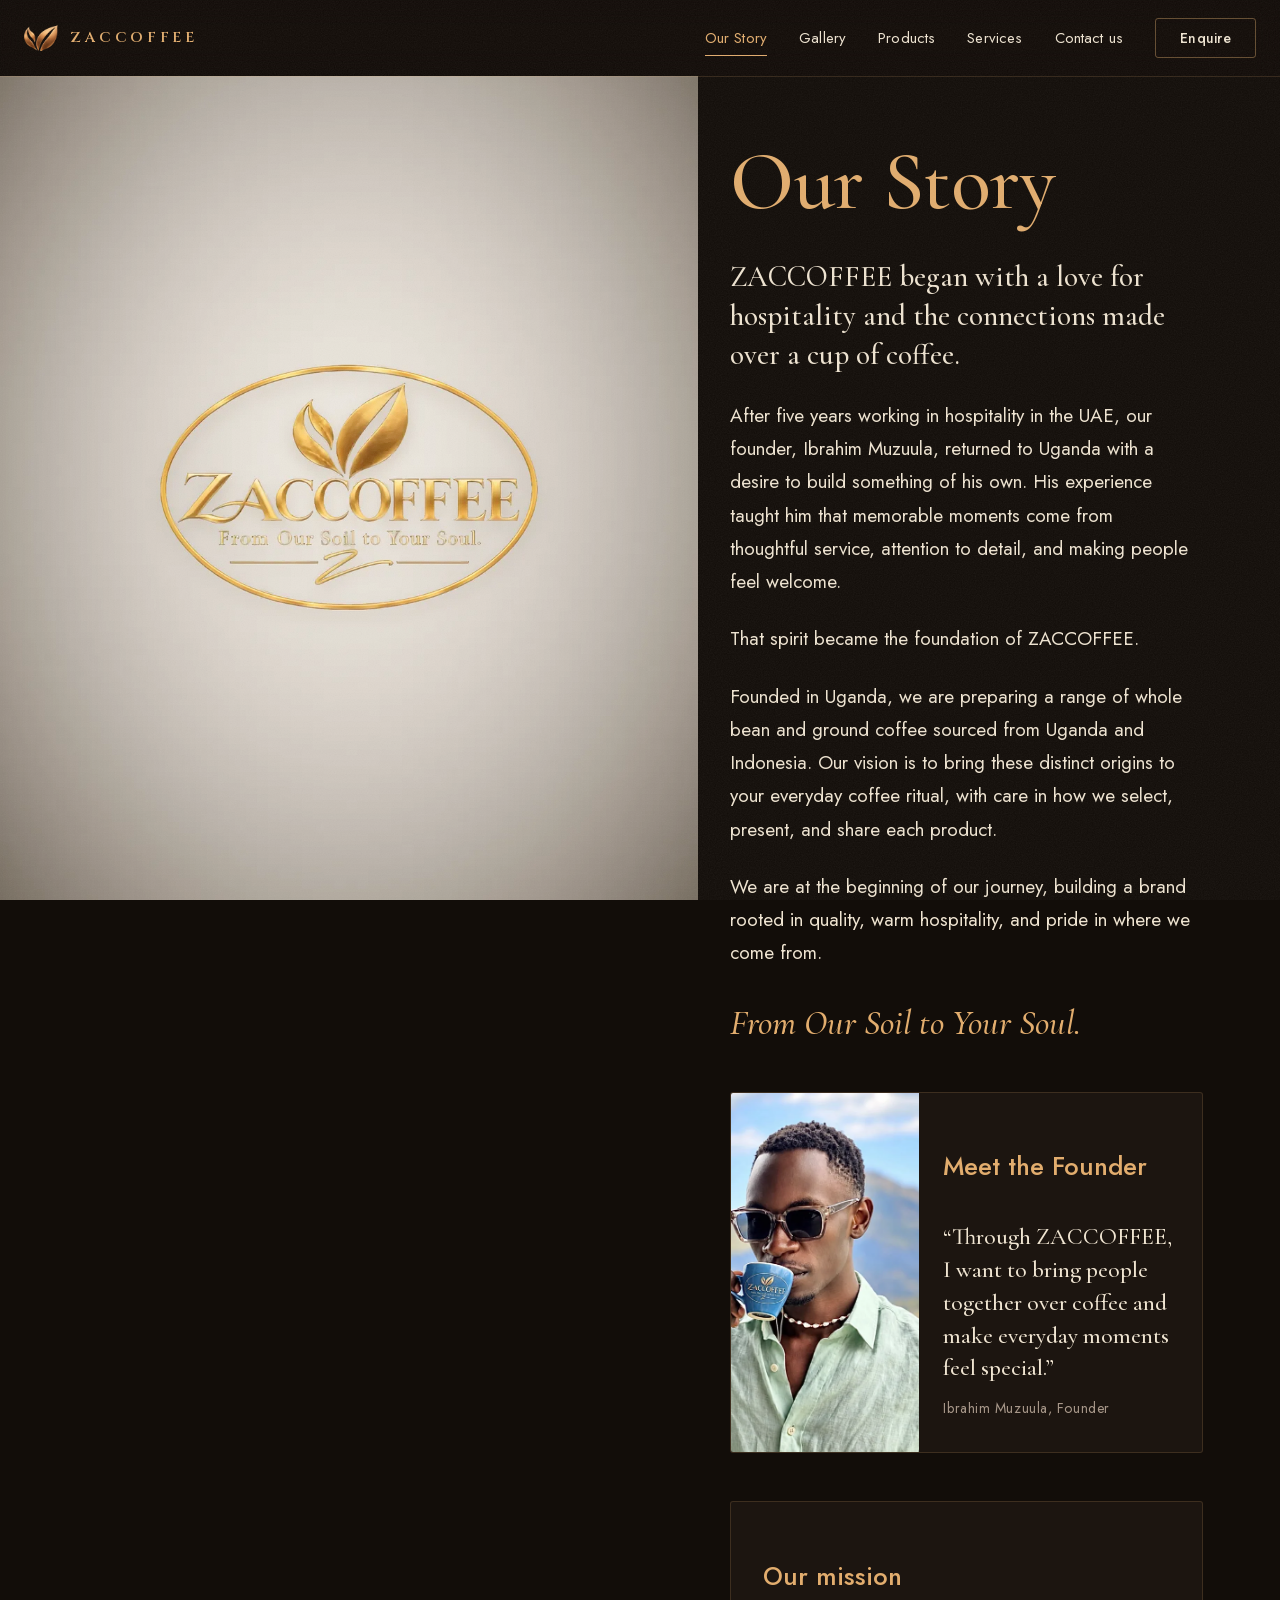
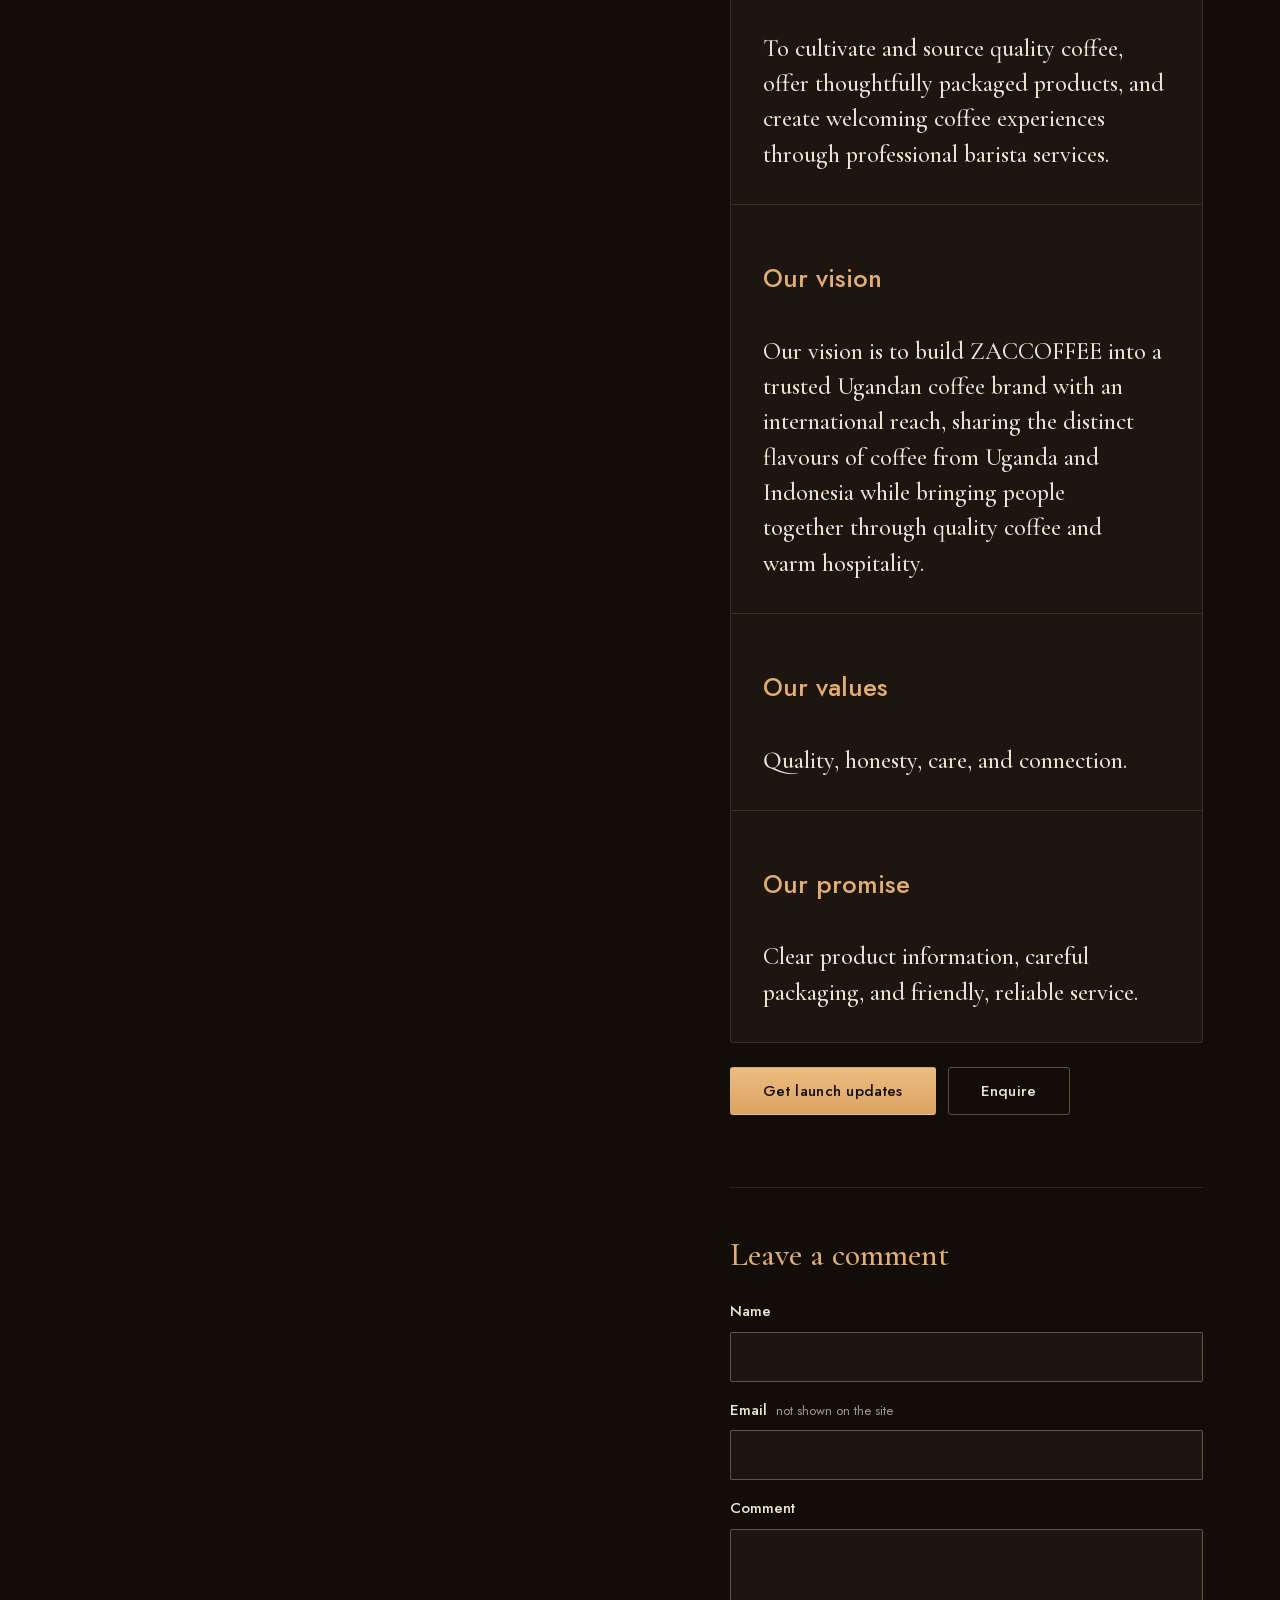
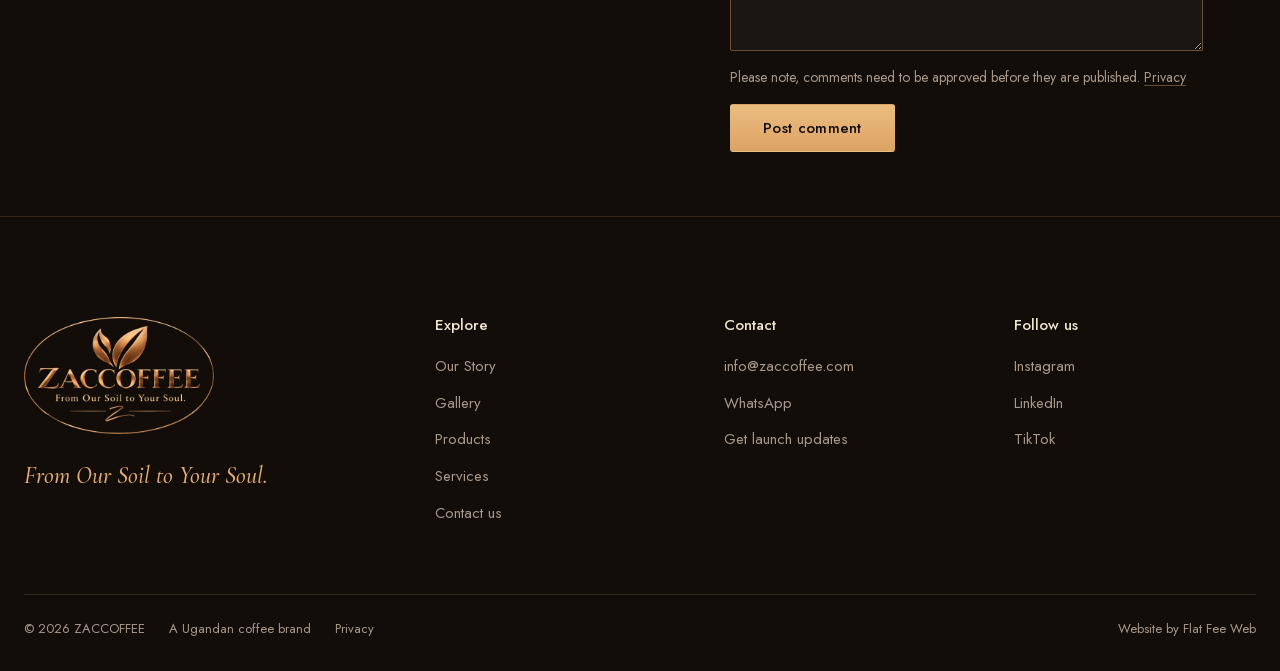
==== about/index.html @ fc370b03 "Preview 2026-11-03 17:18" ====
<!doctype html>
<html lang="en" data-static>
<head>
  <meta charset="utf-8">
  <meta name="robots" content="noindex">
  <meta name="viewport" content="width=device-width, initial-scale=1, viewport-fit=cover">
  <script>document.documentElement.classList.add("js");</script>
  <title>Our Story — ZACCOFFEE</title>
  <meta name="description" content="ZACCOFFEE began with a love for hospitality and the connections made over a cup of coffee.">
  <meta name="theme-color" content="#120d09">
  <link rel="icon" type="image/png" sizes="32x32" href="../assets/img/favicon-32.png">
  <link rel="icon" type="image/png" sizes="48x48" href="../assets/img/favicon-48.png">
  <link rel="apple-touch-icon" href="../assets/img/apple-touch-icon.png">
  <link rel="preload" href="../assets/fonts/cormorant-garamond-normal-latin.woff2" as="font" type="font/woff2" crossorigin>
  <link rel="preload" href="../assets/fonts/jost-normal-latin.woff2" as="font" type="font/woff2" crossorigin>
  <link rel="preload" href="../assets/fonts/cinzel-latin.woff2" as="font" type="font/woff2" crossorigin>
  <link rel="stylesheet" href="../assets/css/main.css?v=20261103c">
  <meta property="og:type" content="website">
  <meta property="og:site_name" content="ZACCOFFEE">
  <meta property="og:title" content="Our Story — ZACCOFFEE">
  <meta property="og:description" content="ZACCOFFEE began with a love for hospitality and the connections made over a cup of coffee.">
  <meta property="og:image" content="https://fer-fer-code.github.io/zaccoffee/assets/img/og-image.jpg">
  <meta property="og:image:width" content="1200">
  <meta property="og:image:height" content="630">
  <meta name="twitter:card" content="summary_large_image">
  <script src="../assets/js/site.js?v=20261103c" defer></script>
</head>
<body class="page">
  <header class="site-head site-head--solid">
    <a class="site-head__brand" href="../#start"><img src="../assets/img/logo-mark.webp" width="192" height="192" alt="">ZACCOFFEE</a>
    <nav class="site-head__nav" aria-label="Main">
      <a href="../about/" aria-current="page">Our Story</a>
      <a href="../gallery/">Gallery</a>
      <a href="../products/">Products</a>
      <a href="../services/">Services</a>
      <a href="../contact/">Contact us</a>
    </nav>
    <a class="btn btn--line btn--small site-head__cta" href="mailto:info@zaccoffee.com?subject=Enquiry">Enquire</a>
    <button class="site-head__menu" type="button" aria-haspopup="dialog" aria-controls="menu" aria-expanded="false"><svg viewBox="0 0 24 24" fill="none" stroke="currentColor" stroke-width="1.5" stroke-linecap="round" aria-hidden="true"><path d="M3 9h18M3 15h18"/></svg>Menu</button>
  </header>

  <dialog class="menu" id="menu" aria-label="Menu">
    <div class="menu__top">
      <a class="site-head__brand" href="../#start"><img src="../assets/img/logo-mark.webp" width="192" height="192" alt="">ZACCOFFEE</a>
      <button class="btn btn--ghost btn--small menu__close" type="button"><svg viewBox="0 0 24 24" fill="none" stroke="currentColor" stroke-width="1.5" stroke-linecap="round" aria-hidden="true"><path d="M6 6l12 12M18 6L6 18"/></svg>Close</button>
    </div>
    <nav class="menu__nav" aria-label="Main">
      <ul>
        <li><a href="../about/" aria-current="page">Our Story</a></li>
        <li><a href="../gallery/">Gallery</a></li>
        <li><a href="../products/">Products</a></li>
        <li><a href="../services/">Services</a></li>
        <li><a href="../contact/">Contact us</a></li>
      </ul>
    </nav>
    <div class="menu__foot">
      <a class="btn btn--gold" href="mailto:info@zaccoffee.com?subject=Enquiry">Enquire</a>
      <a href="mailto:info@zaccoffee.com">info@zaccoffee.com</a>
      <a href="https://wa.me/256759964454" target="_blank" rel="noopener">WhatsApp</a>
      <div class="menu__social"><a href="https://www.instagram.com/zaccoffee.ltd/" target="_blank" rel="noopener">Instagram</a><a href="https://www.linkedin.com/company/zaccoffee/" target="_blank" rel="noopener">LinkedIn</a><a href="https://www.tiktok.com/@zaccoffee.ltd" target="_blank" rel="noopener">TikTok</a></div>
    </div>
  </dialog>
  <main class="split">
    <div class="split__media split__media--flat" aria-hidden="true">
      <img class="still" src="../assets/img/photos/logo-panel-md.webp?v=2" srcset="../assets/img/photos/logo-panel-sm.webp?v=2 600w, ../assets/img/photos/logo-panel-md.webp?v=2 1000w, ../assets/img/photos/logo-panel-lg.webp?v=2 1600w" sizes="(min-width: 900px) and (min-aspect-ratio: 1/1) 55vw, 100vw" width="1000" height="1250" alt="" decoding="async">
    </div>
    <section class="page-body">
      <h1 class="page-title">Our Story</h1>
      <p class="opening">ZACCOFFEE began with a love for hospitality and the connections made over a cup of coffee.</p>
      <p class="lead">After five years working in hospitality in the UAE, our founder, Ibrahim Muzuula, returned to Uganda with a desire to build something of his own. His experience taught him that memorable moments come from thoughtful service, attention to detail, and making people feel welcome.</p>
      <p class="lead">That spirit became the foundation of ZACCOFFEE.</p>
      <p class="lead">Founded in Uganda, we are preparing a range of whole bean and ground coffee sourced from Uganda and Indonesia. Our vision is to bring these distinct origins to your everyday coffee ritual, with care in how we select, present, and share each product.</p>
      <p class="lead">We are at the beginning of our journey, building a brand rooted in quality, warm hospitality, and pride in where we come from.</p>
      <p class="slogan">From Our Soil to Your Soul.</p>
      <section class="founder" aria-labelledby="founder-title">
        <div class="founder__inner">
          <img class="founder__photo" src="../assets/img/photos/founder-md.webp" srcset="../assets/img/photos/founder-sm.webp 600w, ../assets/img/photos/founder-lg.webp 964w" sizes="(min-width: 900px) and (min-aspect-ratio: 1/1) 230px, 100vw" width="964" height="1280" alt="Ibrahim Muzuula, the founder of ZACCOFFEE, drinking from a ZACCOFFEE cup" decoding="async" loading="lazy">
          <div class="founder__body">
            <h2 class="eyebrow" id="founder-title">Meet the Founder</h2>
            <blockquote class="founder__quote"><p>Through ZACCOFFEE, I want to bring people together over coffee and make everyday moments feel special.</p></blockquote>
            <p class="founder__name">Ibrahim Muzuula, Founder</p>
          </div>
        </div>
      </section>
      <div class="principles">
        <div class="principle">
          <h2 class="eyebrow">Our mission</h2>
          <p class="principle__text">To cultivate and source quality coffee, offer thoughtfully packaged products, and create welcoming coffee experiences through professional barista services.</p>
        </div>
        <div class="principle">
          <h2 class="eyebrow">Our vision</h2>
          <p class="principle__text">Our vision is to build ZACCOFFEE into a trusted Ugandan coffee brand with an international reach, sharing the distinct flavours of coffee from Uganda and Indonesia while bringing people together through quality coffee and warm hospitality.</p>
        </div>
        <div class="principle">
          <h2 class="eyebrow">Our values</h2>
          <p class="principle__text">Quality, honesty, care, and connection.</p>
        </div>
        <div class="principle">
          <h2 class="eyebrow">Our promise</h2>
          <p class="principle__text">Clear product information, careful packaging, and friendly, reliable service.</p>
        </div>
      </div>
      <div class="actions">
        <a class="btn btn--gold" href="../updates/" data-signup>Get launch updates</a>
        <a class="btn btn--line" href="mailto:info@zaccoffee.com?subject=Enquiry">Enquire</a>
      </div>
      <section class="comments" id="comments" aria-labelledby="comment-title">
        <h2 class="comments__title" id="comment-title">Leave a comment</h2>
        <form class="form comment-form" action="./#comments" method="post" data-form>
          <label class="form__field"><span class="form__label">Name</span>
            <input type="text" name="name" autocomplete="name" maxlength="80" required></label>
          <label class="form__field"><span class="form__label">Email <span class="form__optional">not shown on the site</span></span>
            <input type="email" name="email" autocomplete="email" maxlength="120" required></label>
          <label class="form__field"><span class="form__label">Comment</span>
            <textarea name="comment" rows="4" maxlength="2000" required></textarea></label>
          <div class="form__trap" aria-hidden="true"><label>Website <input type="text" name="website" tabindex="-1" autocomplete="off"></label></div>
          <input type="hidden" name="token" value="1793697527.2d9781151d6c8947ebdfedb5a44b9a1f8b1458b81bf0079fa656267d5443ef7a">
          <p class="form__note">Please note, comments need to be approved before they are published. <a href="../privacy/">Privacy</a></p>
          <button class="btn btn--gold" type="submit">Post comment</button>
          <p class="form__status" role="status" aria-live="polite"></p>
        </form>
      </section>
    </section>
  </main>

  <footer class="site-foot">
    <div class="container site-foot__top">
      <div>
        <a class="site-foot__logo" href="../#start"><img src="../assets/img/logo-gold-520.webp" width="520" height="320" alt="ZACCOFFEE — home"></a>
        <p class="slogan">From Our Soil to Your Soul.</p>
      </div>
      <nav aria-labelledby="foot-explore">
        <h2 id="foot-explore">Explore</h2>
        <ul>
          <li><a href="../about/">Our Story</a></li>
          <li><a href="../gallery/">Gallery</a></li>
          <li><a href="../products/">Products</a></li>
          <li><a href="../services/">Services</a></li>
          <li><a href="../contact/">Contact us</a></li>
        </ul>
      </nav>
      <div>
        <h2>Contact</h2>
        <ul>
          <li><a href="mailto:info@zaccoffee.com">info@zaccoffee.com</a></li>
          <li><a href="https://wa.me/256759964454" target="_blank" rel="noopener">WhatsApp</a></li>
          <li><a href="../updates/" data-signup>Get launch updates</a></li>
        </ul>
      </div>
      <div>
        <h2>Follow us</h2>
        <ul>
          <li><a href="https://www.instagram.com/zaccoffee.ltd/" target="_blank" rel="noopener">Instagram</a></li>
          <li><a href="https://www.linkedin.com/company/zaccoffee/" target="_blank" rel="noopener">LinkedIn</a></li>
          <li><a href="https://www.tiktok.com/@zaccoffee.ltd" target="_blank" rel="noopener">TikTok</a></li>
        </ul>
      </div>
    </div>
    <div class="container site-foot__bottom">
      <span>© 2026 ZACCOFFEE</span>
      <span>A Ugandan coffee brand</span>
      <a class="site-foot__legal" href="../privacy/">Privacy</a>
      <a class="site-foot__maker" href="https://flatfeeweb.com/" target="_blank" rel="noopener nofollow">Website by Flat Fee Web</a>
    </div>
  </footer>

  <dialog class="signup-dialog" id="signup" aria-labelledby="signup-title">
    <button class="btn btn--ghost btn--small signup-dialog__close" type="button"><svg viewBox="0 0 24 24" fill="none" stroke="currentColor" stroke-width="1.5" stroke-linecap="round" aria-hidden="true"><path d="M6 6l12 12M18 6L6 18"/></svg>Close</button>
    <h2 class="signup-dialog__title" id="signup-title">Get launch updates</h2>
    <p class="signup-dialog__lead">Be the first to know when ZACCOFFEE launches.</p>
    <form class="form signup-form" action="../updates/" method="post" data-form>
          <label class="form__field"><span class="form__label">Email address</span>
            <input type="email" name="email" autocomplete="email" maxlength="120" required></label>
          <label class="form__field"><span class="form__label">First name <span class="form__optional">optional</span></span>
            <input type="text" name="first_name" autocomplete="given-name" maxlength="60"></label>
          <div class="form__trap" aria-hidden="true"><label>Website <input type="text" name="website" tabindex="-1" autocomplete="off"></label></div>
          <input type="hidden" name="token" value="1793697527.2d9781151d6c8947ebdfedb5a44b9a1f8b1458b81bf0079fa656267d5443ef7a">
          <button class="btn btn--gold" type="submit">Notify me</button>
          <p class="form__note">We’ll only use your email to tell you about the launch. <a href="../privacy/">Privacy</a></p>
          <p class="form__status" role="status" aria-live="polite"></p>
        </form>
  </dialog>
</body>
</html>
---- assets/css/main.css ----
/* ZACCOFFEE — main stylesheet
 *
 * One dark world from the first frame to the footer: espresso ground, crema text, the gold of the logo.
 * The page never switches between light and dark; photos and the film dissolve into the ground instead.
 * Type: Cormorant Garamond (upright, headings), Jost (text and controls). Italic only for the slogan,
 * Cinzel only for the ZACCOFFEE wordmark. */

@font-face {
  font-family: "Cormorant Garamond";
  src: url("../fonts/cormorant-garamond-normal-latin.woff2") format("woff2");
  font-weight: 500 600;
  font-style: normal;
  font-display: block;
  unicode-range: U+0000-00FF, U+0131, U+0152-0153, U+02BB-02BC, U+02C6, U+02DA, U+02DC, U+0304, U+0308, U+0329, U+2000-206F, U+20AC, U+2122, U+2191, U+2193, U+2212, U+2215, U+FEFF, U+FFFD;
}

@font-face {
  font-family: "Cormorant Garamond";
  src: url("../fonts/cormorant-garamond-italic-latin.woff2") format("woff2");
  font-weight: 500 600;
  font-style: italic;
  font-display: block;
  unicode-range: U+0000-00FF, U+0131, U+0152-0153, U+02BB-02BC, U+02C6, U+02DA, U+02DC, U+0304, U+0308, U+0329, U+2000-206F, U+20AC, U+2122, U+2191, U+2193, U+2212, U+2215, U+FEFF, U+FFFD;
}

@font-face {
  font-family: "Jost";
  src: url("../fonts/jost-normal-latin.woff2") format("woff2");
  font-weight: 400 500;
  font-style: normal;
  font-display: swap;
  unicode-range: U+0000-00FF, U+0131, U+0152-0153, U+02BB-02BC, U+02C6, U+02DA, U+02DC, U+0304, U+0308, U+0329, U+2000-206F, U+20AC, U+2122, U+2191, U+2193, U+2212, U+2215, U+FEFF, U+FFFD;
}

@font-face {
  font-family: "Cinzel";
  src: url("../fonts/cinzel-latin.woff2") format("woff2");
  font-weight: 400 600;
  font-style: normal;
  font-display: block;
  unicode-range: U+0000-00FF, U+0131, U+0152-0153, U+02BB-02BC, U+02C6, U+02DA, U+02DC, U+0304, U+0308, U+0329, U+2000-206F, U+20AC, U+2122, U+2191, U+2193, U+2212, U+2215, U+FEFF, U+FFFD;
}

:root {
  --espresso: #120d09; /* the ground of every page: the dark brown behind the logo */
  --roast: #1c1510;    /* raised surfaces */
  --crema: #efe4d1;    /* text */
  --husk: #a8988a;     /* quiet text */
  --gold: #e2ad6e;     /* headings, accents: from the logo */
  --cognac: #b06e3c;   /* lines, small accents */
  --line: rgba(226, 173, 110, 0.16);
  --line-strong: rgba(226, 173, 110, 0.4);

  --serif: "Cormorant Garamond", "Cormorant", Garamond, "Times New Roman", serif;
  --sans: "Jost", "Futura", "Avenir Next", "Segoe UI", system-ui, sans-serif;
  --wordmark: "Cinzel", "Trajan Pro", Georgia, serif;

  --ease: cubic-bezier(0.22, 1, 0.36, 1);
  --head-h: 76px;
  --page: 1240px;
  --gutter: 24px;

  --s-1: 4px;
  --s-2: 8px;
  --s-3: 12px;
  --s-4: 16px;
  --s-5: 24px;
  --s-6: 32px;
  --s-7: 48px;
  --s-8: 64px;
  --s-9: 96px;
  --s-10: 128px;
}

@media (max-width: 1119px) {
  :root {
    --head-h: 64px;
  }
}

@media (max-width: 560px) {
  :root {
    --gutter: 20px;
  }
}

*,
*::before,
*::after {
  box-sizing: border-box;
}

html {
  -webkit-text-size-adjust: 100%;
  text-size-adjust: 100%;
  scroll-behavior: smooth;
  scroll-padding-top: var(--head-h);
  background: var(--espresso);
}

/* the ground is one flat colour, so the film and the photos can fade into it without a seam */
body {
  margin: 0;
  min-height: 100vh;
  min-height: 100svh;
  background: var(--espresso);
  color: var(--crema);
  font-family: var(--sans);
  font-size: 17px;
  font-weight: 400;
  line-height: 1.65;
  font-synthesis: none;
  -webkit-font-smoothing: antialiased;
  -moz-osx-font-smoothing: grayscale;
}

/* one film grain over the whole site, so photos, film and ground read as one material */
body::after {
  content: "";
  position: fixed;
  inset: 0;
  z-index: 50;
  pointer-events: none;
  opacity: 0.07;
  background: url("data:image/svg+xml,%3Csvg xmlns='http://www.w3.org/2000/svg' width='220' height='220'%3E%3Cfilter id='g'%3E%3CfeTurbulence type='fractalNoise' baseFrequency='.85' numOctaves='2' stitchTiles='stitch'/%3E%3CfeColorMatrix type='saturate' values='0'/%3E%3C/filter%3E%3Crect width='100%25' height='100%25' filter='url(%23g)'/%3E%3C/svg%3E");
}

img,
video {
  display: block;
  max-width: 100%;
}

[hidden] {
  display: none !important;
}

a {
  color: inherit;
}

::selection {
  background: rgba(226, 173, 110, 0.35);
  color: var(--crema);
}

:focus-visible {
  outline: 2px solid var(--gold);
  outline-offset: 4px;
}

.menu-open {
  overflow: hidden;
}

.container {
  width: min(var(--page), 100% - 2 * var(--gutter));
  margin-inline: auto;
}

/* ------------------------------------------------------------------ */
/* Type                                                                */
/* ------------------------------------------------------------------ */

.display,
.page-title,
.section-title {
  margin: 0;
  color: var(--gold);
  font-family: var(--serif);
  font-weight: 500;
  letter-spacing: -0.005em;
  text-wrap: balance;
}

.display {
  font-size: clamp(42px, 3.4vw + 22px, 76px);
  line-height: 1.06;
}

.page-title {
  font-size: clamp(52px, 4.6vw + 24px, 96px);
  line-height: 1.02;
}

.section-title {
  font-size: clamp(34px, 1.8vw + 22px, 52px);
  line-height: 1.1;
}

/* the slogan is the one place for italic */
.slogan {
  margin: 0;
  color: var(--gold);
  font-family: var(--serif);
  font-style: italic;
  font-weight: 500;
  font-size: clamp(28px, 1.2vw + 20px, 38px);
  line-height: 1.2;
}

.lead {
  max-width: 34em;
  margin: 0;
  color: var(--crema);
  font-size: clamp(17px, 0.3vw + 16px, 19px);
  line-height: 1.75;
  text-wrap: pretty;
}

.quiet {
  color: var(--husk);
}

/* ------------------------------------------------------------------ */
/* Buttons                                                             */
/* ------------------------------------------------------------------ */

.btn {
  display: inline-flex;
  align-items: center;
  justify-content: center;
  gap: var(--s-2);
  min-height: 48px;
  padding: 0 var(--s-6);
  border: 1px solid transparent;
  border-radius: 3px;
  font-family: var(--sans);
  font-size: 15px;
  font-weight: 500;
  line-height: 1;
  letter-spacing: 0.02em;
  text-decoration: none;
  white-space: nowrap;
  cursor: pointer;
  transition: background-color 0.25s ease, border-color 0.25s ease, color 0.25s ease, filter 0.25s ease;
}

.btn svg {
  width: 18px;
  height: 18px;
  flex: none;
}

.btn--gold {
  background: linear-gradient(180deg, #ecbd80 0%, #dba363 100%);
  color: var(--espresso);
}

.btn--gold:hover {
  filter: brightness(1.07);
}

.btn--line {
  border-color: var(--line-strong);
  background: transparent;
  color: var(--crema);
}

.btn--line:hover {
  border-color: var(--gold);
  color: var(--gold);
}

/* over the film (dark on the light start screen: .start__film) */
.btn--ghost {
  border-color: rgba(239, 228, 209, 0.32);
  background: rgba(18, 13, 9, 0.35);
  -webkit-backdrop-filter: blur(8px);
  backdrop-filter: blur(8px);
  color: var(--crema);
}

.btn--ghost:hover {
  border-color: var(--crema);
  background: rgba(18, 13, 9, 0.55);
}

.btn--small {
  min-height: 40px;
  padding: 0 var(--s-5);
  font-size: 14px;
}

.btn--icon {
  width: 48px;
  padding: 0;
}

.actions {
  display: flex;
  flex-wrap: wrap;
  gap: var(--s-3);
}

/* on phones every button runs the full width of the text column: one straight edge on both sides, on any phone */
@media (max-width: 560px) {
  .actions {
    flex-direction: column;
    align-items: stretch;
    width: 100%;
  }

  .form button[type="submit"] {
    width: 100%;
  }
}

/* ------------------------------------------------------------------ */
/* Header (every page)                                                 */
/* ------------------------------------------------------------------ */

.site-head {
  position: fixed;
  inset: 0 0 auto;
  z-index: 20;
  display: flex;
  align-items: center;
  gap: var(--s-6);
  height: var(--head-h);
  padding: 0 max(var(--gutter), env(safe-area-inset-right)) 0 max(var(--gutter), env(safe-area-inset-left));
  color: var(--crema);
  transition: background-color 0.45s ease, box-shadow 0.45s ease;
}

.site-head--over:not(.is-solid) {
  text-shadow: 0 1px 14px rgba(0, 0, 0, 0.55);
}

/* over the film the brand stays hidden: the big logo is right there */
.site-head--over:not(.is-solid) .site-head__brand {
  opacity: 0;
  pointer-events: none;
}

.site-head.is-solid,
.site-head--solid {
  background: rgba(18, 13, 9, 0.84);
  -webkit-backdrop-filter: blur(14px) saturate(1.2);
  backdrop-filter: blur(14px) saturate(1.2);
  box-shadow: 0 1px 0 var(--line);
}

.site-head__brand {
  display: inline-flex;
  align-items: center;
  min-height: 44px;
  gap: var(--s-3);
  margin-right: auto;
  color: var(--gold);
  font-family: var(--wordmark);
  font-size: 15px;
  font-weight: 600;
  letter-spacing: 0.24em;
  text-decoration: none;
  white-space: nowrap;
  transition: opacity 0.45s ease;
}

.site-head__brand img {
  width: 34px;
  height: 34px;
}

.site-head__nav {
  display: flex;
  gap: var(--s-6);
}

.site-head__nav a {
  position: relative;
  padding: var(--s-2) 0;
  font-size: 15px;
  font-weight: 400;
  letter-spacing: 0.01em;
  text-decoration: none;
  white-space: nowrap;
  transition: color 0.25s ease;
}

.site-head__nav a::after {
  content: "";
  position: absolute;
  left: 0;
  right: 0;
  bottom: 2px;
  height: 1px;
  background: var(--gold);
  transform: scaleX(0);
  transform-origin: left;
  transition: transform 0.35s var(--ease);
}

.site-head__nav a:hover,
.site-head__nav a[aria-current="page"] {
  color: var(--gold);
}

.site-head__nav a:hover::after,
.site-head__nav a[aria-current="page"]::after {
  transform: scaleX(1);
}

.site-head__menu {
  display: none;
  align-items: center;
  gap: var(--s-2);
  min-height: 44px;
  padding: 0;
  border: 0;
  background: none;
  color: inherit;
  font-family: var(--sans);
  font-size: 15px;
  font-weight: 500;
  cursor: pointer;
}

.site-head__menu svg {
  width: 22px;
  height: 22px;
}

/* the full menu needs ~1100 px; below that the menu button takes over */
@media (max-width: 1119px) {
  .site-head__nav,
  .site-head__cta {
    display: none;
  }

  .site-head__menu {
    display: inline-flex;
  }

  .site-head__brand {
    font-size: 13px;
  }

  .site-head__brand img {
    width: 30px;
    height: 30px;
  }
}

/* ------------------------------------------------------------------ */
/* Menu (narrow screens)                                               */
/* ------------------------------------------------------------------ */

.menu {
  width: 100vw;
  height: 100vh;
  height: 100dvh;
  max-width: none;
  max-height: none;
  margin: 0;
  padding: 0;
  border: 0;
  background:
    radial-gradient(90% 60% at 80% 20%, rgba(176, 110, 60, 0.22), transparent 70%),
    var(--espresso);
  color: var(--crema);
}

.menu[open] {
  display: flex;
  flex-direction: column;
  animation: fade 0.35s ease both;
}

.menu::backdrop {
  background: var(--espresso);
}

.menu__top {
  display: flex;
  align-items: center;
  justify-content: space-between;
  height: var(--head-h);
  padding: 0 var(--gutter);
}

.menu__nav {
  flex: 1;
  display: flex;
  align-items: center;
  padding: var(--s-5) var(--gutter);
}

.menu__nav ul {
  width: 100%;
  margin: 0;
  padding: 0;
  list-style: none;
}

.menu__nav a {
  display: block;
  padding: var(--s-2) 0;
  color: var(--crema);
  font-family: var(--serif);
  font-size: clamp(36px, 9vw, 52px);
  font-weight: 500;
  line-height: 1.15;
  text-decoration: none;
}

.menu__nav a:hover,
.menu__nav a[aria-current="page"] {
  color: var(--gold);
}

.menu__foot {
  display: grid;
  gap: var(--s-1);                /* the links are 44 px tall themselves */
  padding: var(--s-5) var(--gutter) max(var(--s-6), env(safe-area-inset-bottom));
  color: var(--husk);
  font-size: 15px;
}

.menu__foot a {
  text-decoration: none;
}

.menu__foot a:not(.btn) {
  display: inline-flex;
  align-items: center;
  min-height: 44px;
}

.menu__foot .btn {
  width: 100%;
  margin-bottom: var(--s-2);
}

.menu__social {
  display: flex;
  flex-wrap: wrap;
  gap: var(--s-2) var(--s-5);
}

/* ------------------------------------------------------------------ */
/* Intro: the client's film, full screen, over the start screen       */
/* ------------------------------------------------------------------ */

.intro {
  display: none;
  position: fixed;
  inset: 0;
  z-index: 60;
  container-type: size;
  overflow: hidden;
  background: var(--espresso);
  color: var(--crema);
}

/* set before the first paint by the script in <head>; no page scrolling while the film plays */
.intro-on {
  overflow: hidden;
}

.intro-on .intro {
  display: block;
}

.intro.is-leaving {
  opacity: 0;
  pointer-events: none;
  transition: opacity 0.9s ease;
}

/* The film is never cropped (its logo fills almost the whole frame): the largest box of its shape that fits —
   16:9, or 9:16 for the portrait cut phones get — its edges melting into the dark around it. */
.intro__frame {
  position: absolute;
  top: 50%;
  left: 50%;
  width: 100%;
  aspect-ratio: 16 / 9;
  transform: translate(-50%, -50%);
  -webkit-mask-image: linear-gradient(to bottom, transparent 0, #000 4%, #000 96%, transparent 100%);
  mask-image: linear-gradient(to bottom, transparent 0, #000 4%, #000 96%, transparent 100%);
}

.intro[data-shape="tall"] .intro__frame {
  aspect-ratio: 9 / 16;
}

@supports (width: 1cqh) {
  .intro__frame {
    width: min(100cqw, 100cqh * 16 / 9);
  }

  .intro[data-shape="tall"] .intro__frame {
    width: min(100cqw, 100cqh * 9 / 16);
  }

  /* wider than the film: dark at the sides instead of top and bottom */
  @container (min-aspect-ratio: 16 / 9) {
    .intro__frame {
      -webkit-mask-image: linear-gradient(to right, transparent 0, #000 7%, #000 93%, transparent 100%);
      mask-image: linear-gradient(to right, transparent 0, #000 7%, #000 93%, transparent 100%);
    }
  }

  @container (min-aspect-ratio: 9 / 16) {
    .intro[data-shape="tall"] .intro__frame {
      -webkit-mask-image: linear-gradient(to right, transparent 0, #000 7%, #000 93%, transparent 100%);
      mask-image: linear-gradient(to right, transparent 0, #000 7%, #000 93%, transparent 100%);
    }
  }
}

/* the frame has the file's shape, so the picture fills it exactly */
.intro__film {
  display: block;
  width: 100%;
  height: 100%;
  max-width: none;
  object-fit: fill;
}

.intro__ui {
  position: absolute;
  left: 0;
  right: 0;
  bottom: 0;
  display: flex;
  align-items: center;
  justify-content: space-between;
  gap: var(--s-3);
  padding:
    0
    max(var(--gutter), env(safe-area-inset-right))
    max(var(--s-5), env(safe-area-inset-bottom))
    max(var(--gutter), env(safe-area-inset-left));
}

.intro__sound .icon-on,
.intro__sound.is-on .icon-off {
  display: none;
}

.intro__sound.is-on .icon-on {
  display: block;
}

.intro__skip svg {
  margin-right: -4px;
}

/* a thin gold line along the bottom edge: how much of the film is left */
.intro__bar {
  position: absolute;
  left: 0;
  right: 0;
  bottom: 0;
  height: 2px;
  background: rgba(226, 173, 110, 0.15);
}

.intro__bar span {
  display: block;
  height: 100%;
  background: linear-gradient(90deg, var(--cognac), var(--gold));
  transform: scaleX(0);
  transform-origin: left center;
}

.visually-hidden {
  position: absolute !important;
  width: 1px;
  height: 1px;
  margin: -1px;
  padding: 0;
  overflow: hidden;
  clip: rect(0 0 0 0);
  white-space: nowrap;
  border: 0;
}

/* ------------------------------------------------------------------ */
/* Home: the client's start screen — the gold logo and its menu         */
/* ------------------------------------------------------------------ */

/* the light grey of the client's picture all round, also where the page bounces past its ends; no film grain on it */
html:has(> body.home) {
  background: #fafafa;
}

.home {
  background: #fafafa;
  color: var(--espresso);
}

.home::after {
  content: none;
}

/* One screen, nothing to scroll: the picture (the last frame of the client's logo video) as large as fits, never
   cropped, its edges melting into the same grey around it — the grey of its sides, top to bottom
   (tools/build_intro_menu.sh prints the stops). */
.start {
  position: relative;
  height: 100vh;
  height: 100dvh;
  container-type: size;
  overflow: hidden;
  background: linear-gradient(#ececec 3%, #f6f6f6 30%, #fafafa 55%, #fefefe 97%);
}

.start__frame {
  position: absolute;
  top: 50%;
  left: 50%;
  width: 100%;
  aspect-ratio: 16 / 9;
  transform: translate(-50%, -50%);
  -webkit-mask-image: linear-gradient(to bottom, transparent 0, #000 4%, #000 96%, transparent 100%);
  mask-image: linear-gradient(to bottom, transparent 0, #000 4%, #000 96%, transparent 100%);
}

.start__picture {
  display: block;
  width: 100%;
  height: 100%;
  max-width: none;
}

/* phones held upright get the portrait picture (the <picture> in the page picks it the same way) */
@media (orientation: portrait) {
  .start {
    background: linear-gradient(#f9f9f9 3%, #fdfdfd 30%, #fefefe 97%);
  }

  .start__frame {
    aspect-ratio: 9 / 16;
  }
}

@supports (width: 1cqh) {
  .start__frame {
    width: min(100cqw, 100cqh * 16 / 9);
  }

  /* wider than the picture: grey at the sides instead of top and bottom */
  @container (min-aspect-ratio: 16 / 9) {
    .start__frame {
      -webkit-mask-image: linear-gradient(to right, transparent 0, #000 7%, #000 93%, transparent 100%);
      mask-image: linear-gradient(to right, transparent 0, #000 7%, #000 93%, transparent 100%);
    }
  }

  @media (orientation: portrait) {
    .start__frame {
      width: min(100cqw, 100cqh * 9 / 16);
    }

    @container (min-aspect-ratio: 9 / 16) {
      .start__frame {
        -webkit-mask-image: linear-gradient(to right, transparent 0, #000 7%, #000 93%, transparent 100%);
        mask-image: linear-gradient(to right, transparent 0, #000 7%, #000 93%, transparent 100%);
      }
    }
  }
}

/* The menu lines in the picture are links laid over them, where the page puts them (in parts of the picture,
   from tools/build_intro_menu.sh): --l* for the landscape picture, --p* for the portrait one. */
.start__menu {
  margin: 0;
  padding: 0;
  list-style: none;
}

.start__link {
  position: absolute;
  left: calc(var(--lx) * 100%);
  top: calc(var(--ly) * 100%);
  width: calc(var(--lw) * 100%);
  height: calc(var(--lh) * 100%);
  border-radius: 4px;
  -webkit-tap-highlight-color: transparent;
}

@media (orientation: portrait) {
  .start__link {
    left: calc(var(--px) * 100%);
    top: calc(var(--py) * 100%);
    width: calc(var(--pw) * 100%);
    height: calc(var(--ph) * 100%);
  }
}

/* pointing at a menu line, or reaching it with the keyboard: a cognac line draws under it */
.start__link::after {
  content: "";
  position: absolute;
  left: 12%;
  right: 12%;
  bottom: 7%;
  height: clamp(2px, 5%, 4px);
  border-radius: 2px;
  background: linear-gradient(90deg, transparent, var(--cognac) 22%, var(--cognac) 78%, transparent);
  transform: scaleX(0);
  transition: transform 0.35s var(--ease);
}

.start__link:hover::after,
.start__link:focus-visible::after {
  transform: scaleX(1);
}

.start__link:focus-visible {
  outline: 2px solid var(--cognac);
  outline-offset: 2px;
}

/* the film again: a quiet button in the corner, dark on the light grey */
.start__film {
  position: absolute;
  right: max(var(--gutter), env(safe-area-inset-right));
  bottom: max(var(--s-5), env(safe-area-inset-bottom));
  border-color: rgba(18, 13, 9, 0.28);
  background: rgba(255, 255, 255, 0.45);
  color: var(--espresso);
}

.start__film:hover {
  border-color: var(--espresso);
  background: rgba(255, 255, 255, 0.75);
}

.start__film:focus-visible {
  outline-color: var(--cognac);
}

.start__film svg {
  width: 14px;
  height: 14px;
  margin-left: -4px;
}

/* ------------------------------------------------------------------ */
/* Split: photo + content; the photo dissolves into the ground         */
/* ------------------------------------------------------------------ */

.split {
  display: grid;
  grid-template-columns: minmax(0, 1fr);
}

/* the photo has no hard edge on any side: it rises out of the ground and sinks back into it */
.split__media {
  position: relative;
  overflow: hidden;
  height: 46vh;
  height: 46svh;
  min-height: 260px;
  -webkit-mask-image: linear-gradient(to bottom, transparent 0%, #000 16%, #000 58%, transparent 100%);
  mask-image: linear-gradient(to bottom, transparent 0%, #000 16%, #000 58%, transparent 100%);
}

@media (min-width: 900px) and (min-aspect-ratio: 1/1) {
  .split {
    grid-template-columns: minmax(0, 6fr) minmax(0, 5fr);
    min-height: calc(100vh - var(--head-h));
    min-height: calc(100svh - var(--head-h));
  }

  .split__media {
    position: sticky;
    top: var(--head-h);
    height: calc(100vh - var(--head-h));
    height: calc(100svh - var(--head-h));
    -webkit-mask-image:
      linear-gradient(to right, #000 52%, transparent 100%),
      linear-gradient(to bottom, transparent 0%, #000 14%, #000 86%, transparent 100%);
    -webkit-mask-composite: source-in;
    mask-image:
      linear-gradient(to right, #000 52%, transparent 100%),
      linear-gradient(to bottom, transparent 0%, #000 14%, #000 86%, transparent 100%);
    mask-composite: intersect;
  }
}

.still {
  position: absolute;
  inset: 0;
  width: 100%;
  height: 100%;
  max-width: none;
  object-fit: cover;
}

.still {
  animation: still-zoom 26s ease-out both;
}

/* a flat picture (the logo on its ground, which already deepens towards its edges): still, with straight edges */
.split__media.split__media--flat {
  -webkit-mask-image: none;
  mask-image: none;
}

.split__media--flat .still {
  animation: none;
}

@keyframes still-zoom {
  from {
    transform: scale(1);
  }
  to {
    transform: scale(1.1);
  }
}

/* ------------------------------------------------------------------ */
/* Inner pages                                                         */
/* ------------------------------------------------------------------ */

.page {
  padding-top: var(--head-h);
}

.page-body {
  display: grid;
  align-content: center;
  justify-items: start;
  gap: var(--s-5);
  padding: var(--s-7) var(--gutter) var(--s-9);
}

@media (min-width: 900px) and (min-aspect-ratio: 1/1) {
  .page-body {
    padding: var(--s-8) max(var(--gutter), 6vw) var(--s-8) var(--s-6);
  }
}

/* a page with its own text (Our Story) opens with a larger paragraph in the serif of the headings */
.opening {
  max-width: 22em;
  margin: var(--s-2) 0 0;
  color: var(--crema);
  font-family: var(--serif);
  font-size: clamp(24px, 0.8vw + 19px, 31px);
  font-weight: 500;
  line-height: 1.35;
  text-wrap: pretty;
}

/* the slogan as the last line of the text: its signature */
.page-body .slogan {
  margin-top: var(--s-2);
}

/* the vision, values and promise, set apart in one raised panel like the signature block on the home page */
.principles {
  display: grid;
  max-width: 34em;
  margin-top: var(--s-5);
  border: 1px solid var(--line);
  border-radius: 3px;
  background: var(--roast);
}

.principle {
  display: grid;
  gap: var(--s-3);
  padding: var(--s-6);
}

.principle + .principle {
  border-top: 1px solid var(--line);
}

.principle .eyebrow {
  color: var(--gold);
}

.principle__text {
  margin: 0;
  color: var(--crema);
  font-family: var(--serif);
  font-size: clamp(22px, 0.5vw + 18px, 26px);
  font-weight: 500;
  line-height: 1.45;
  text-wrap: pretty;
}

@media (max-width: 560px) {
  .principle {
    padding: var(--s-5);
  }
}

/* Meet the Founder: his photo beside his words in a raised panel (stacked when the panel is narrow) */
.founder {
  container-type: inline-size;
  width: 100%;
  max-width: 34em;
  margin-top: var(--s-5);
  overflow: hidden;
  border: 1px solid var(--line);
  border-radius: 3px;
  background: var(--roast);
}

.founder__inner {
  display: grid;
}


/* square, his face and the cup in view */
.founder__photo {
  display: block;
  width: 100%;
  height: auto;
  aspect-ratio: 1;
  object-fit: cover;
  object-position: 50% 28%;
}

@container (min-width: 460px) {
  .founder__inner {
    grid-template-columns: minmax(0, 2fr) minmax(0, 3fr);
  }

  /* beside the words the photo runs the panel's full height */
  .founder__photo {
    height: 100%;
    aspect-ratio: auto;
  }
}

.founder__body {
  display: grid;
  gap: var(--s-3);
  padding: var(--s-6) var(--s-5);
}

.founder .eyebrow {
  color: var(--gold);
}

.founder__quote {
  margin: 0;
  color: var(--crema);
  font-family: var(--serif);
  font-size: clamp(21px, 0.5vw + 17px, 25px);
  font-weight: 500;
  line-height: 1.4;
}

.founder__quote p {
  margin: 0;
  text-wrap: pretty;
}

.founder__quote p::before {
  content: "\201C";
}

.founder__quote p::after {
  content: "\201D";
}

.founder__name {
  margin: 0;
  color: var(--husk);
  font-size: 14px;
  letter-spacing: 0.04em;
}

/* the Contact page: each way to reach the brand on a line of its own, its name small above it */
.contact-list {
  display: grid;
  width: 100%;
  max-width: 34em;
  margin: var(--s-2) 0 var(--s-3);
}

.contact-list > div {
  display: grid;
  gap: var(--s-1);
  padding: var(--s-4) 0;
  border-top: 1px solid var(--line);
}

.contact-list > div:last-child {
  border-bottom: 1px solid var(--line);
}

.contact-list dd {
  margin: 0;
  color: var(--crema);
  font-family: var(--serif);
  font-size: clamp(24px, 0.6vw + 19px, 30px);
  font-weight: 500;
  line-height: 1.25;
  overflow-wrap: anywhere;
}

.contact-list a {
  display: inline-flex;
  align-items: center;
  min-height: 44px;              /* an easy tap */
  text-decoration: none;
  transition: color 0.2s ease;
}

.contact-list a:hover {
  color: var(--gold);
}

.contact-list__social {
  display: flex;
  flex-wrap: wrap;
  gap: var(--s-2) var(--s-6);
}

.status {
  display: inline-flex;
  align-items: center;
  gap: var(--s-3);
  margin: 0;
  color: var(--gold);
  font-size: 15px;
  font-weight: 500;
}

.status::before {
  content: "";
  width: 7px;
  height: 7px;
  border-radius: 50%;
  background: var(--gold);
  box-shadow: 0 0 0 4px rgba(226, 173, 110, 0.15);
}

/* ------------------------------------------------------------------ */
/* Forms: "Get launch updates" and "Leave a comment"                   */
/* ------------------------------------------------------------------ */

.form {
  display: grid;
  justify-items: start;
  gap: var(--s-4);
  width: 100%;
  max-width: 30em;
}

.form__field {
  display: grid;
  gap: var(--s-2);
  width: 100%;
}

.form__label {
  color: var(--crema);
  font-size: 15px;
  font-weight: 500;
}

.form__optional {
  margin-left: var(--s-1);
  color: var(--husk);
  font-size: 13px;
  font-weight: 400;
}

.form input,
.form textarea {
  width: 100%;
  padding: var(--s-3) var(--s-4);
  border: 1px solid var(--line-strong);
  border-radius: 2px;
  background: rgba(255, 255, 255, 0.04);
  color: var(--crema);
  font: inherit;
  font-size: 16px;               /* 16 px: phones don't zoom in on focus */
  line-height: 1.5;
  transition: border-color 0.2s ease, background-color 0.2s ease;
}

.form textarea {
  min-height: 7.5em;
  resize: vertical;
}

.form input:hover,
.form textarea:hover {
  border-color: var(--gold);
}

.form input:focus-visible,
.form textarea:focus-visible {
  border-color: var(--gold);
  outline: 2px solid var(--gold);
  outline-offset: 1px;
  background: rgba(255, 255, 255, 0.06);
}

/* the field people can't see: bots fill it in, and the send is refused */
.form__trap {
  position: absolute;
  left: -9999px;
  width: 1px;
  height: 1px;
  overflow: hidden;
}

.form__note {
  margin: 0;
  color: var(--husk);
  font-size: 14px;
  line-height: 1.5;
}

.form__note a {
  text-decoration-color: var(--line-strong);
  text-underline-offset: 3px;
}

.form__note a:hover {
  color: var(--gold);
}

.form__status {
  margin: 0;
  font-size: 15px;
  line-height: 1.5;
}

.form__status:empty {
  display: none;
}

.form__status.is-ok {
  color: var(--gold);
}

.form__status.is-error {
  color: #f0a58a;
}

.form.is-sending button[type="submit"] {
  opacity: 0.6;
  pointer-events: none;
}

/* the sign-up window */
.signup-dialog {
  width: min(30rem, 100% - 2 * var(--gutter));
  max-height: calc(100dvh - 2 * var(--gutter));
  padding: var(--s-7) var(--s-6) var(--s-6);
  overflow: auto;
  border: 1px solid var(--line-strong);
  border-radius: 3px;
  background:
    radial-gradient(90% 60% at 80% 0%, rgba(176, 110, 60, 0.18), transparent 70%),
    var(--roast);
  color: var(--crema);
}

.signup-dialog::backdrop {
  background: rgba(10, 7, 5, 0.72);
  -webkit-backdrop-filter: blur(4px);
  backdrop-filter: blur(4px);
}

.signup-dialog__close {
  position: absolute;
  top: var(--s-3);
  right: var(--s-3);
}

.signup-dialog__title {
  margin: 0 0 var(--s-2);
  color: var(--gold);
  font-family: var(--serif);
  font-size: clamp(30px, 1vw + 24px, 38px);
  font-weight: 500;
  line-height: 1.15;
}

.signup-dialog__lead {
  margin: 0 0 var(--s-5);
  color: var(--crema);
  line-height: 1.6;
}

@media (max-width: 560px) {
  .signup-dialog {
    padding: var(--s-7) var(--s-5) var(--s-5);
  }
}

/* comments under Our Story */
.comments {
  display: grid;
  gap: var(--s-5);
  width: 100%;
  max-width: 34em;
  margin-top: var(--s-7);
  padding-top: var(--s-7);
  border-top: 1px solid var(--line);
}

.comments__title {
  margin: 0;
  color: var(--gold);
  font-family: var(--serif);
  font-size: clamp(28px, 0.8vw + 22px, 34px);
  font-weight: 500;
  line-height: 1.2;
}

.comments__list {
  display: grid;
  gap: var(--s-5);
  margin: 0 0 var(--s-4);
  padding: 0;
  list-style: none;
}

.comments__who {
  margin: 0 0 var(--s-1);
  color: var(--crema);
  font-weight: 500;
}

.comments__who span {
  margin-left: var(--s-2);
  color: var(--husk);
  font-size: 13px;
  font-weight: 400;
}

.comments__text {
  margin: 0;
  color: var(--crema);
  line-height: 1.7;
  overflow-wrap: anywhere;
}

/* ------------------------------------------------------------------ */
/* Gallery                                                             */
/* ------------------------------------------------------------------ */

.page-intro {
  display: grid;
  gap: var(--s-4);
  padding: clamp(var(--s-7), 7vw, var(--s-9)) 0 var(--s-7);
}

/* an even grid: every tile the same 4:5 shape, the photo cropped around its subject (the crop is set per photo in
   the admin); the photos don't open or enlarge (asked 02.11) */
.gallery {
  display: grid;
  grid-template-columns: repeat(2, minmax(0, 1fr));
  gap: var(--s-3);
  margin: 0 auto var(--s-9);
  padding: 0;
  list-style: none;
}

@media (min-width: 760px) {
  .gallery {
    grid-template-columns: repeat(3, minmax(0, 1fr));
    gap: var(--s-5);
  }
}

.gallery li {
  overflow: hidden;
  aspect-ratio: 4 / 5;
  border-radius: 3px;
  background: var(--roast);
}

/* two columns and an odd count: the last photo takes the whole row instead of standing alone */
@media (max-width: 759px) {
  .gallery li:last-child:nth-child(odd) {
    grid-column: 1 / -1;
    aspect-ratio: 16 / 9;
  }
}

.gallery img {
  width: 100%;
  height: 100%;
  object-fit: cover;
  object-position: var(--focus, 50% 50%);
}

/* ------------------------------------------------------------------ */
/* Footer (every page)                                                 */
/* ------------------------------------------------------------------ */

.site-foot {
  border-top: 1px solid var(--line);
  color: var(--husk);
  font-size: 15px;
}

.site-foot__top {
  display: grid;
  gap: var(--s-7);
  padding: var(--s-9) 0 var(--s-8);
}

/* tablets: the logo across the top, the three link groups side by side under it */
@media (min-width: 640px) and (max-width: 899px) {
  .site-foot__top {
    grid-template-columns: repeat(3, 1fr);
    gap: var(--s-7) var(--s-5);
    align-items: start;
  }

  .site-foot__top > :first-child {
    grid-column: 1 / -1;
  }
}

@media (min-width: 900px) {
  .site-foot__top {
    grid-template-columns: 1.5fr repeat(3, 1fr);
    align-items: start;
  }
}

.site-foot__logo img {
  width: 190px;
  height: auto;
}

.site-foot .slogan {
  margin-top: var(--s-4);
  font-size: 24px;
}

.site-foot h2 {
  margin: 0 0 var(--s-3);
  color: var(--crema);
  font-family: var(--sans);
  font-size: 15px;
  font-weight: 500;
}

.site-foot ul {
  display: grid;
  gap: var(--s-1);
  margin: 0;
  padding: 0;
  list-style: none;
}

.site-foot a {
  display: inline-block;
  padding: var(--s-1) 0;
  text-decoration: none;
  overflow-wrap: anywhere;
  transition: color 0.2s ease;
}

.site-foot a:hover {
  color: var(--gold);
}

/* fingers: on phones and tablets every footer link is at least 44 px tall */
@media (max-width: 899px) {
  .site-foot ul {
    gap: 0;
  }

  .site-foot ul a {
    display: flex;
    align-items: center;
    min-height: 44px;
    padding: 0;
  }
}

.site-foot__bottom {
  display: flex;
  flex-wrap: wrap;
  align-items: baseline;
  justify-content: space-between;
  gap: var(--s-2) var(--s-5);
  padding: var(--s-5) 0 max(var(--s-6), env(safe-area-inset-bottom));
  border-top: 1px solid var(--line);
  font-size: 13px;
  line-height: 1.6;
}

/* links inside a sentence (the music credit) stay in the line */
.site-foot__bottom a {
  display: inline;
  padding: 0;
  text-decoration: underline;
  text-decoration-color: var(--line-strong);
  text-underline-offset: 3px;
}

/* Privacy next to the copyright; who made the site at the right end of the row; both as quiet as the copyright,
   gold under the pointer */
.site-foot__bottom .site-foot__legal,
.site-foot__bottom .site-foot__maker {
  text-decoration: none;
}

.site-foot__bottom .site-foot__maker {
  margin-left: auto;
}

@media (max-width: 899px) {
  .site-foot__bottom .site-foot__legal,
  .site-foot__bottom .site-foot__maker {
    display: inline-flex;
    align-items: center;
    min-height: 44px;
  }
}

/* phones: the whole footer on one centre line, from the logo down to the copyright */
@media (max-width: 639px) {
  .site-foot__top,
  .site-foot__bottom {
    text-align: center;
  }

  .site-foot ul a {
    display: inline-flex;
  }

  /* one line under the other, an even 44 px apart */
  .site-foot__bottom {
    flex-direction: column;
    align-items: center;
    gap: 0;
  }

  .site-foot__bottom > * {
    display: inline-flex;
    align-items: center;
    min-height: 44px;
  }

  .site-foot__bottom .site-foot__maker {
    margin-left: 0;
  }
}

/* ------------------------------------------------------------------ */
/* Privacy: one column at a comfortable reading width                  */
/* ------------------------------------------------------------------ */

.legal {
  padding: clamp(var(--s-7), 7vw, var(--s-9)) 0 var(--s-9);
}

.legal__body {
  max-width: 44rem;
  margin-inline: auto;
}

.legal .legal__updated {
  margin: var(--s-5) 0 var(--s-7);
  color: var(--husk);
  font-size: 14px;
  line-height: 1.5;
}

.legal h2 {
  margin: var(--s-7) 0 var(--s-3);
  color: var(--gold);
  font-family: var(--serif);
  font-size: clamp(24px, 0.6vw + 20px, 28px);
  font-weight: 500;
  line-height: 1.25;
}

.legal p,
.legal li {
  color: var(--crema);
  font-size: clamp(16px, 0.2vw + 15.5px, 17px);
  line-height: 1.75;
  text-wrap: pretty;
}

.legal p {
  margin: 0 0 var(--s-4);
}

/* the opening paragraph: what the page is about, a little larger */
.legal__updated + p {
  font-family: var(--serif);
  font-size: clamp(20px, 0.5vw + 17px, 23px);
  line-height: 1.5;
}

.legal ul {
  display: grid;
  gap: var(--s-3);
  margin: 0 0 var(--s-4);
  padding: 0;
  list-style: none;
}

.legal li {
  position: relative;
  padding-left: var(--s-5);
}

/* a small gold dot, centred on the first line */
.legal li::before {
  content: "";
  position: absolute;
  top: calc(0.875em - 3px);
  left: 2px;
  width: 6px;
  height: 6px;
  border-radius: 50%;
  background: var(--gold);
}

.legal a {
  color: var(--gold);
  text-decoration-color: var(--line-strong);
  text-underline-offset: 3px;
}

/* ------------------------------------------------------------------ */
/* Not found                                                           */
/* ------------------------------------------------------------------ */

.lost {
  display: grid;
  min-height: calc(100vh - var(--head-h));
  min-height: calc(100svh - var(--head-h));
  align-content: center;
  justify-items: start;
  gap: var(--s-5);
  padding: var(--s-8) 0;
}

/* ------------------------------------------------------------------ */
/* Motion                                                              */
/* ------------------------------------------------------------------ */

/* moving between pages: the header stays put, the rest cross-fades (Chrome, Edge, Safari 18.2+) */
@view-transition {
  navigation: auto;
}

.site-head {
  view-transition-name: site-head;
}

::view-transition-old(root),
::view-transition-new(root) {
  animation-duration: 0.45s;
  animation-timing-function: ease;
}

@keyframes fade {
  from {
    opacity: 0;
  }
  to {
    opacity: 1;
  }
}

/* scrolling down: sections below the first screen rise into place as they come into view (site.js adds .rise
   only to what is off screen when the page opens, and .is-in when it arrives) */
.rise {
  opacity: 0;
  transform: translateY(18px);
  transition:
    opacity 0.7s ease-out,
    transform 0.7s cubic-bezier(0.2, 0.7, 0.2, 1);
}

.rise.is-in {
  opacity: 1;
  transform: none;
}

@media print {
  .rise {
    opacity: 1;
    transform: none;
  }
}

@media (prefers-reduced-motion: reduce) {
  @view-transition {
    navigation: none;
  }

  html {
    scroll-behavior: auto;
  }

  *,
  *::before,
  *::after {
    animation-duration: 1ms !important;
    animation-delay: 0ms !important;
    animation-iteration-count: 1 !important;
    transition-duration: 1ms !important;
    transition-delay: 0ms !important;
  }

  /* photos stay still */
  .still {
    animation: none !important;
  }
}
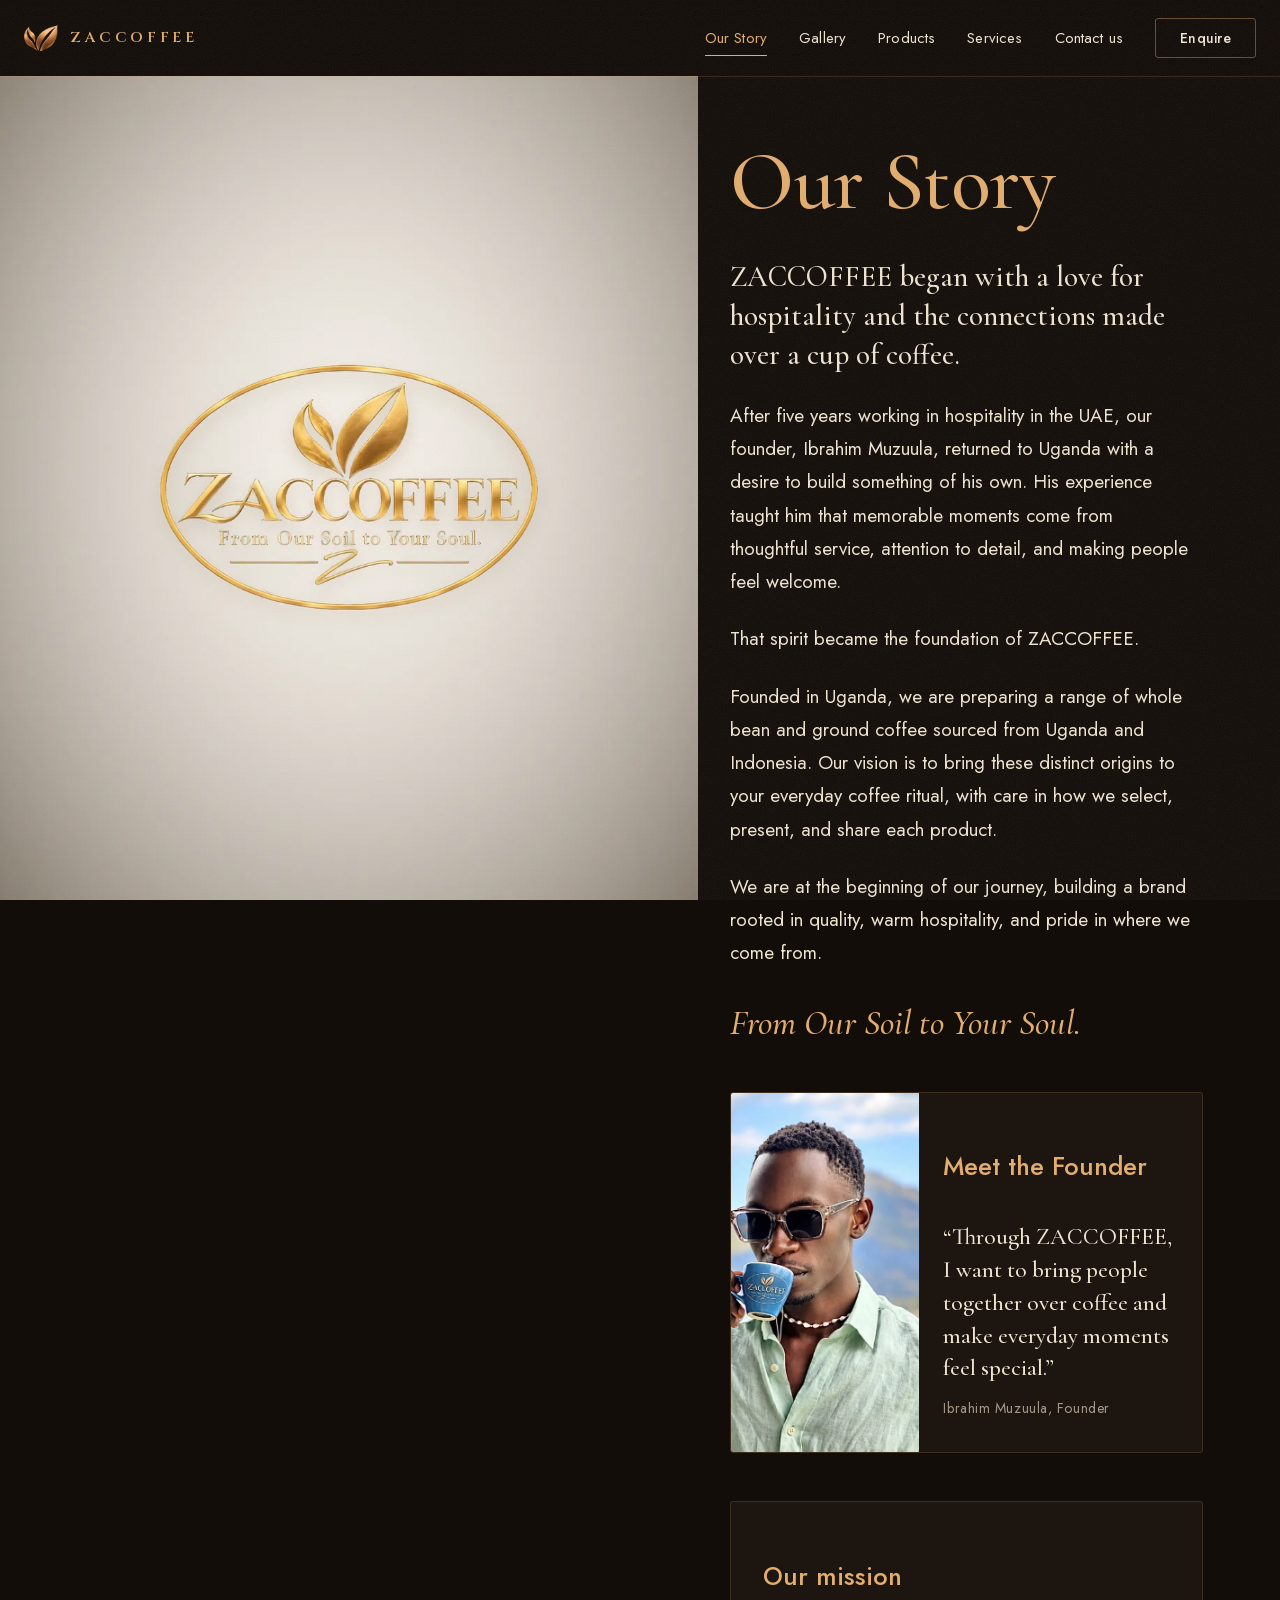
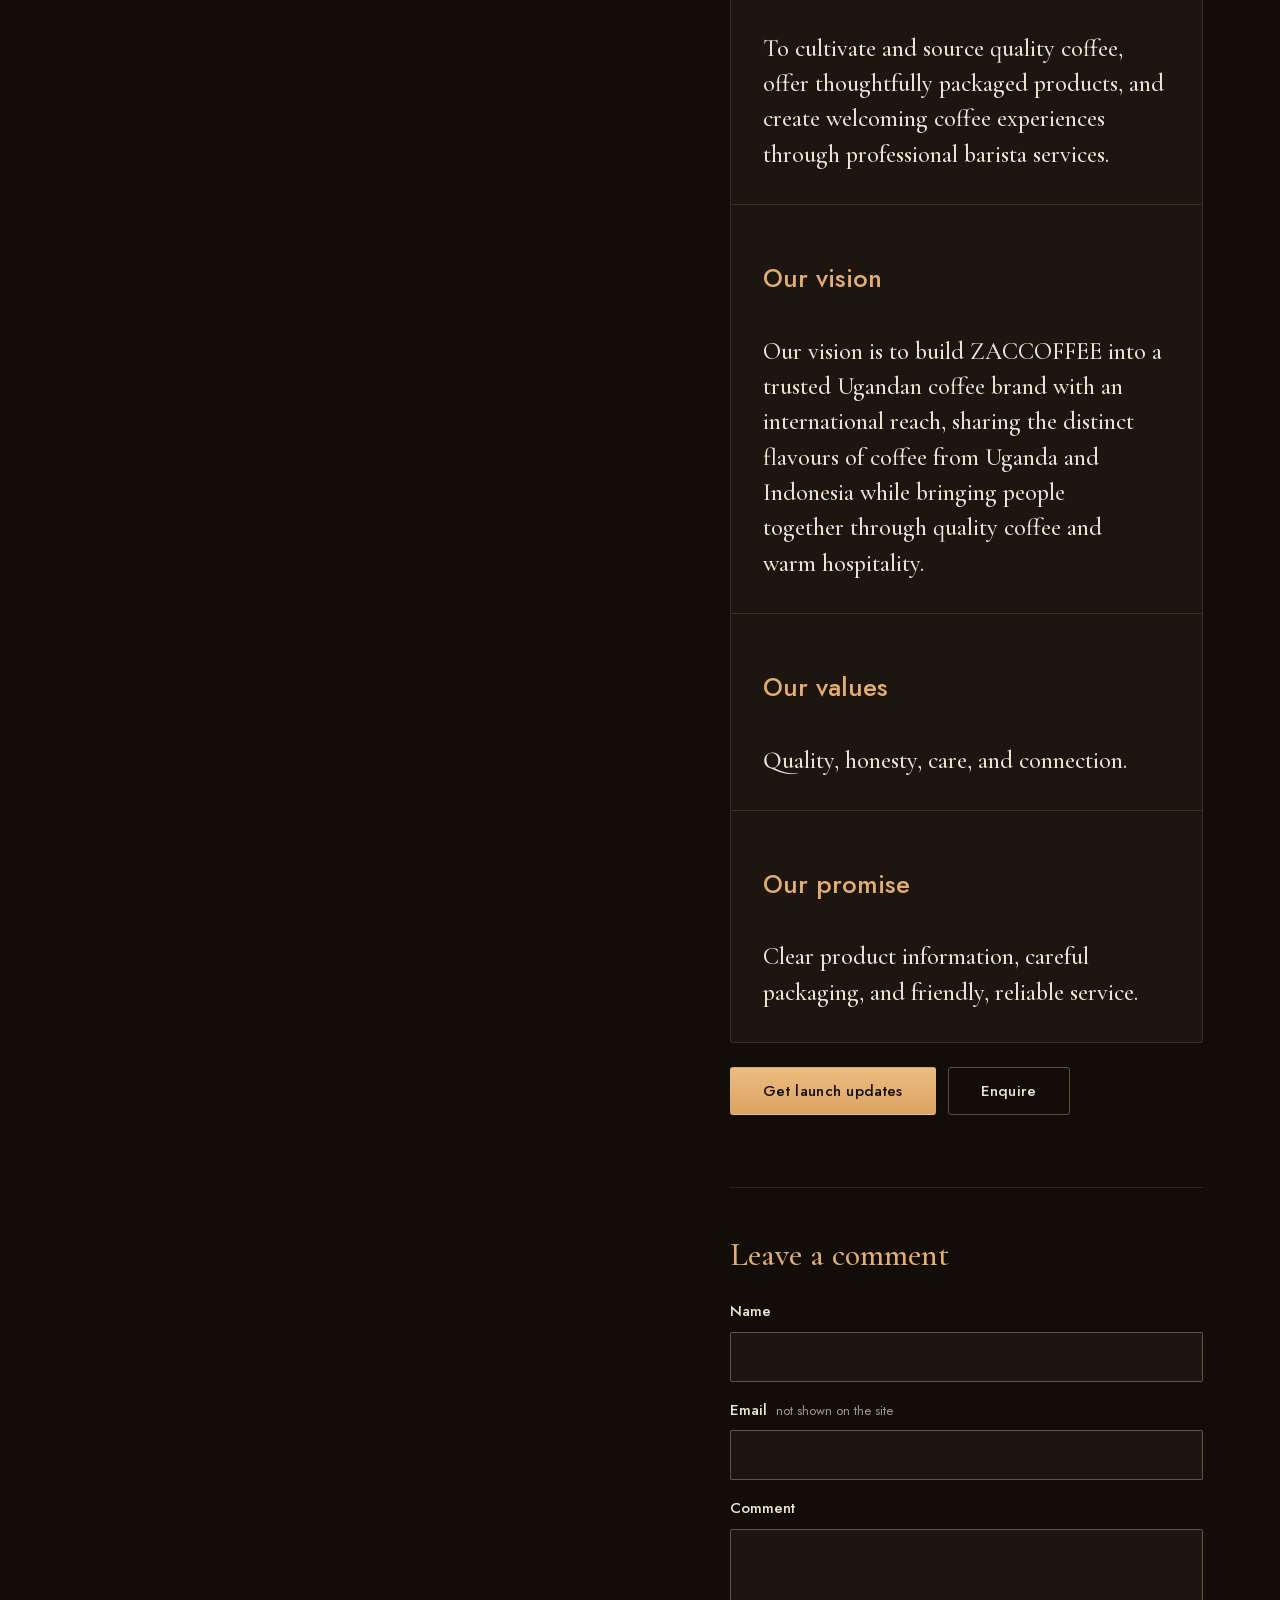
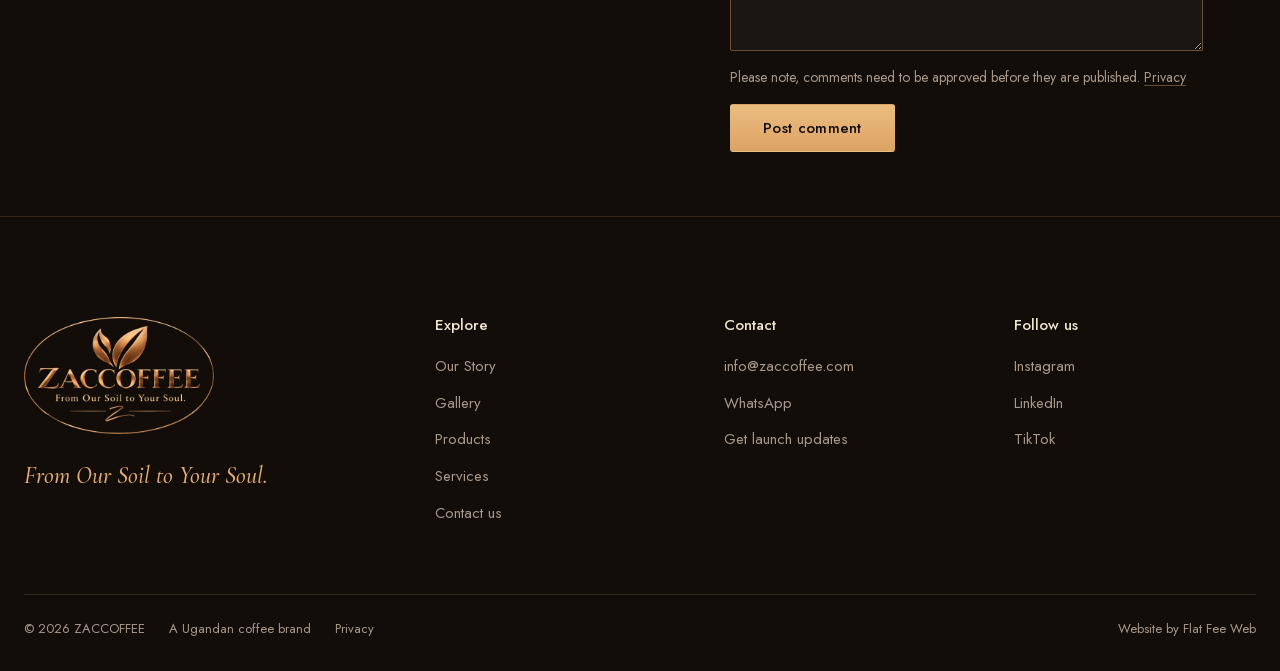
==== commit f9253a9c: "Preview 2026-11-03 17:32" ====
--- a/about/index.html
+++ b/about/index.html
@@ -62,7 +62,7 @@
   </dialog>
   <main class="split">
     <div class="split__media split__media--flat" aria-hidden="true">
-      <img class="still" src="../assets/img/photos/logo-panel-md.webp?v=2" srcset="../assets/img/photos/logo-panel-sm.webp?v=2 600w, ../assets/img/photos/logo-panel-md.webp?v=2 1000w, ../assets/img/photos/logo-panel-lg.webp?v=2 1600w" sizes="(min-width: 900px) and (min-aspect-ratio: 1/1) 55vw, 100vw" width="1000" height="1250" alt="" decoding="async">
+      <img class="still" src="../assets/img/photos/logo-panel-md.webp?v=3" srcset="../assets/img/photos/logo-panel-sm.webp?v=3 600w, ../assets/img/photos/logo-panel-md.webp?v=3 1000w, ../assets/img/photos/logo-panel-lg.webp?v=3 1600w" sizes="(min-width: 900px) and (min-aspect-ratio: 1/1) 55vw, 100vw" width="1000" height="1250" alt="" decoding="async">
     </div>
     <section class="page-body">
       <h1 class="page-title">Our Story</h1>
@@ -114,7 +114,7 @@
           <label class="form__field"><span class="form__label">Comment</span>
             <textarea name="comment" rows="4" maxlength="2000" required></textarea></label>
           <div class="form__trap" aria-hidden="true"><label>Website <input type="text" name="website" tabindex="-1" autocomplete="off"></label></div>
-          <input type="hidden" name="token" value="1793697527.2d9781151d6c8947ebdfedb5a44b9a1f8b1458b81bf0079fa656267d5443ef7a">
+          <input type="hidden" name="token" value="1793698344.98de4379df4666f99aa1d75dd3f5bd8633525b21af0612fec7307a8396f5d246">
           <p class="form__note">Please note, comments need to be approved before they are published. <a href="../privacy/">Privacy</a></p>
           <button class="btn btn--gold" type="submit">Post comment</button>
           <p class="form__status" role="status" aria-live="polite"></p>
@@ -174,7 +174,7 @@
           <label class="form__field"><span class="form__label">First name <span class="form__optional">optional</span></span>
             <input type="text" name="first_name" autocomplete="given-name" maxlength="60"></label>
           <div class="form__trap" aria-hidden="true"><label>Website <input type="text" name="website" tabindex="-1" autocomplete="off"></label></div>
-          <input type="hidden" name="token" value="1793697527.2d9781151d6c8947ebdfedb5a44b9a1f8b1458b81bf0079fa656267d5443ef7a">
+          <input type="hidden" name="token" value="1793698344.98de4379df4666f99aa1d75dd3f5bd8633525b21af0612fec7307a8396f5d246">
           <button class="btn btn--gold" type="submit">Notify me</button>
           <p class="form__note">We’ll only use your email to tell you about the launch. <a href="../privacy/">Privacy</a></p>
           <p class="form__status" role="status" aria-live="polite"></p>
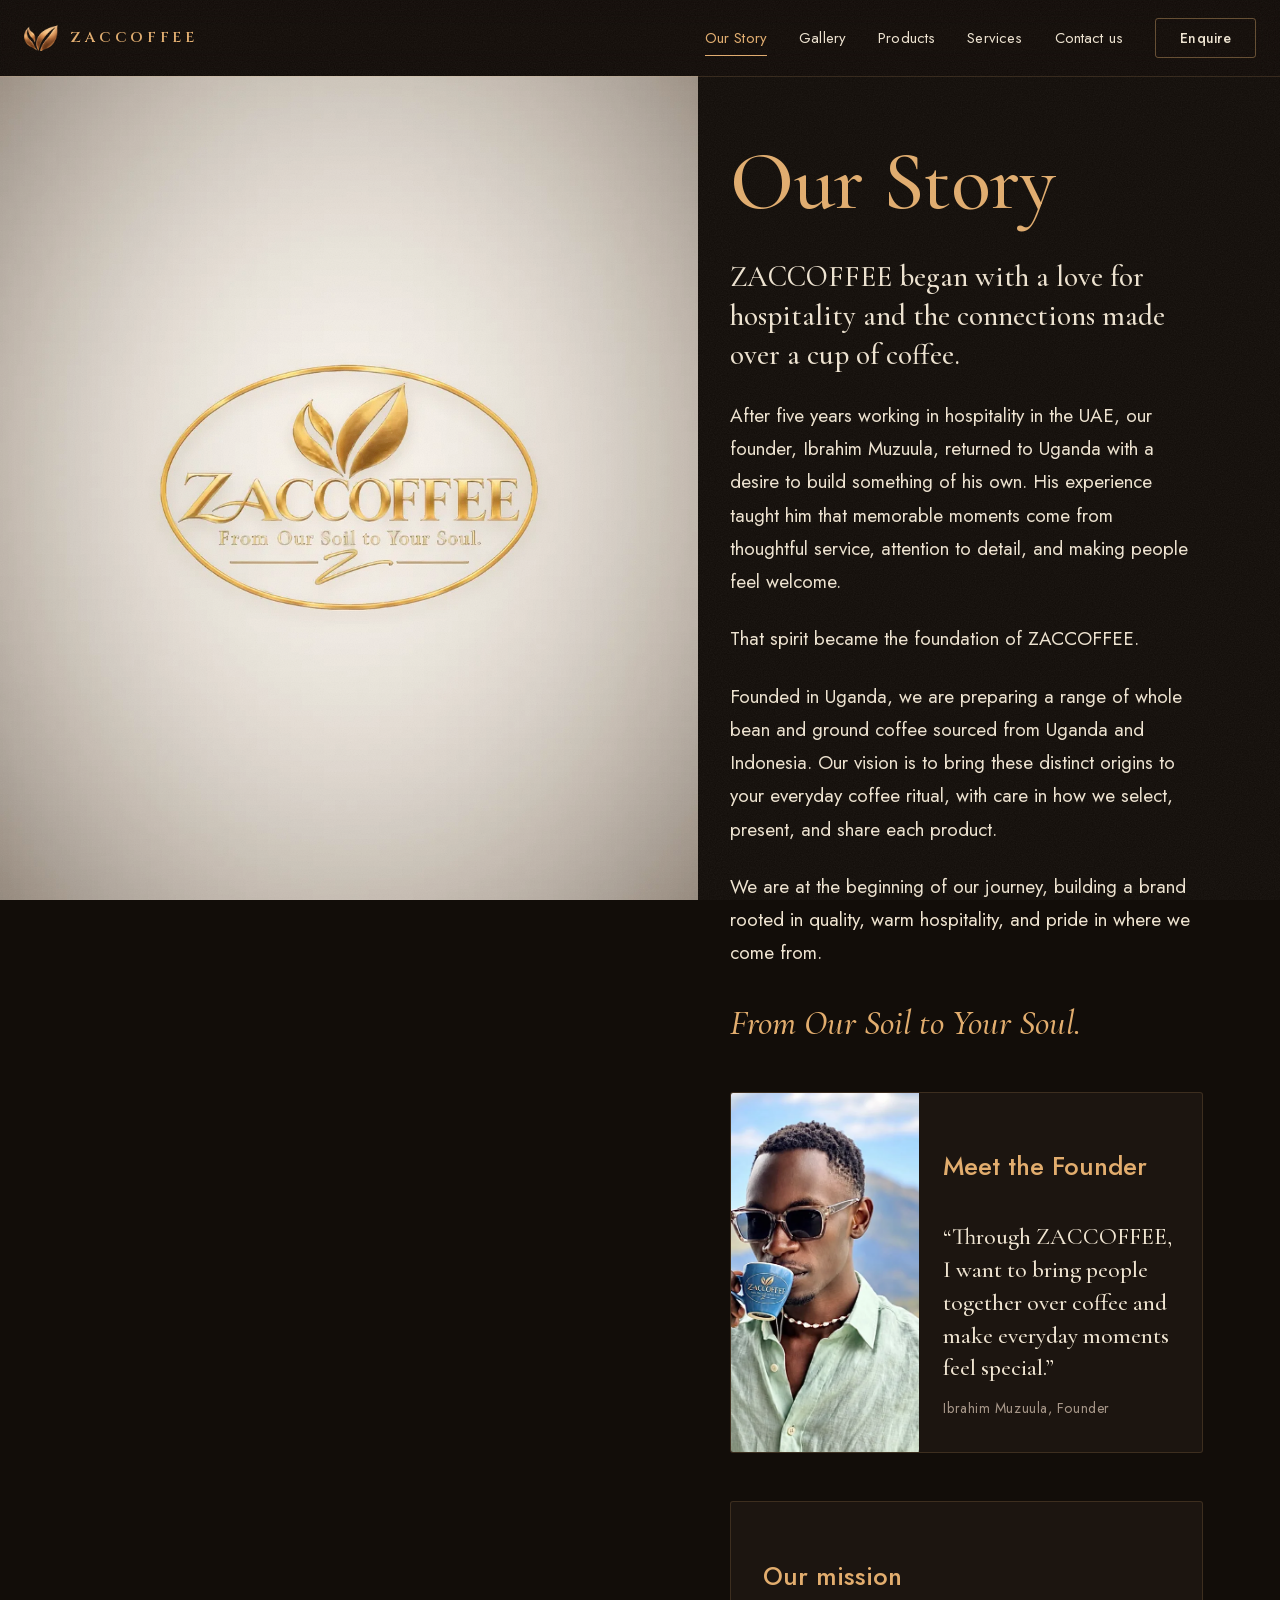
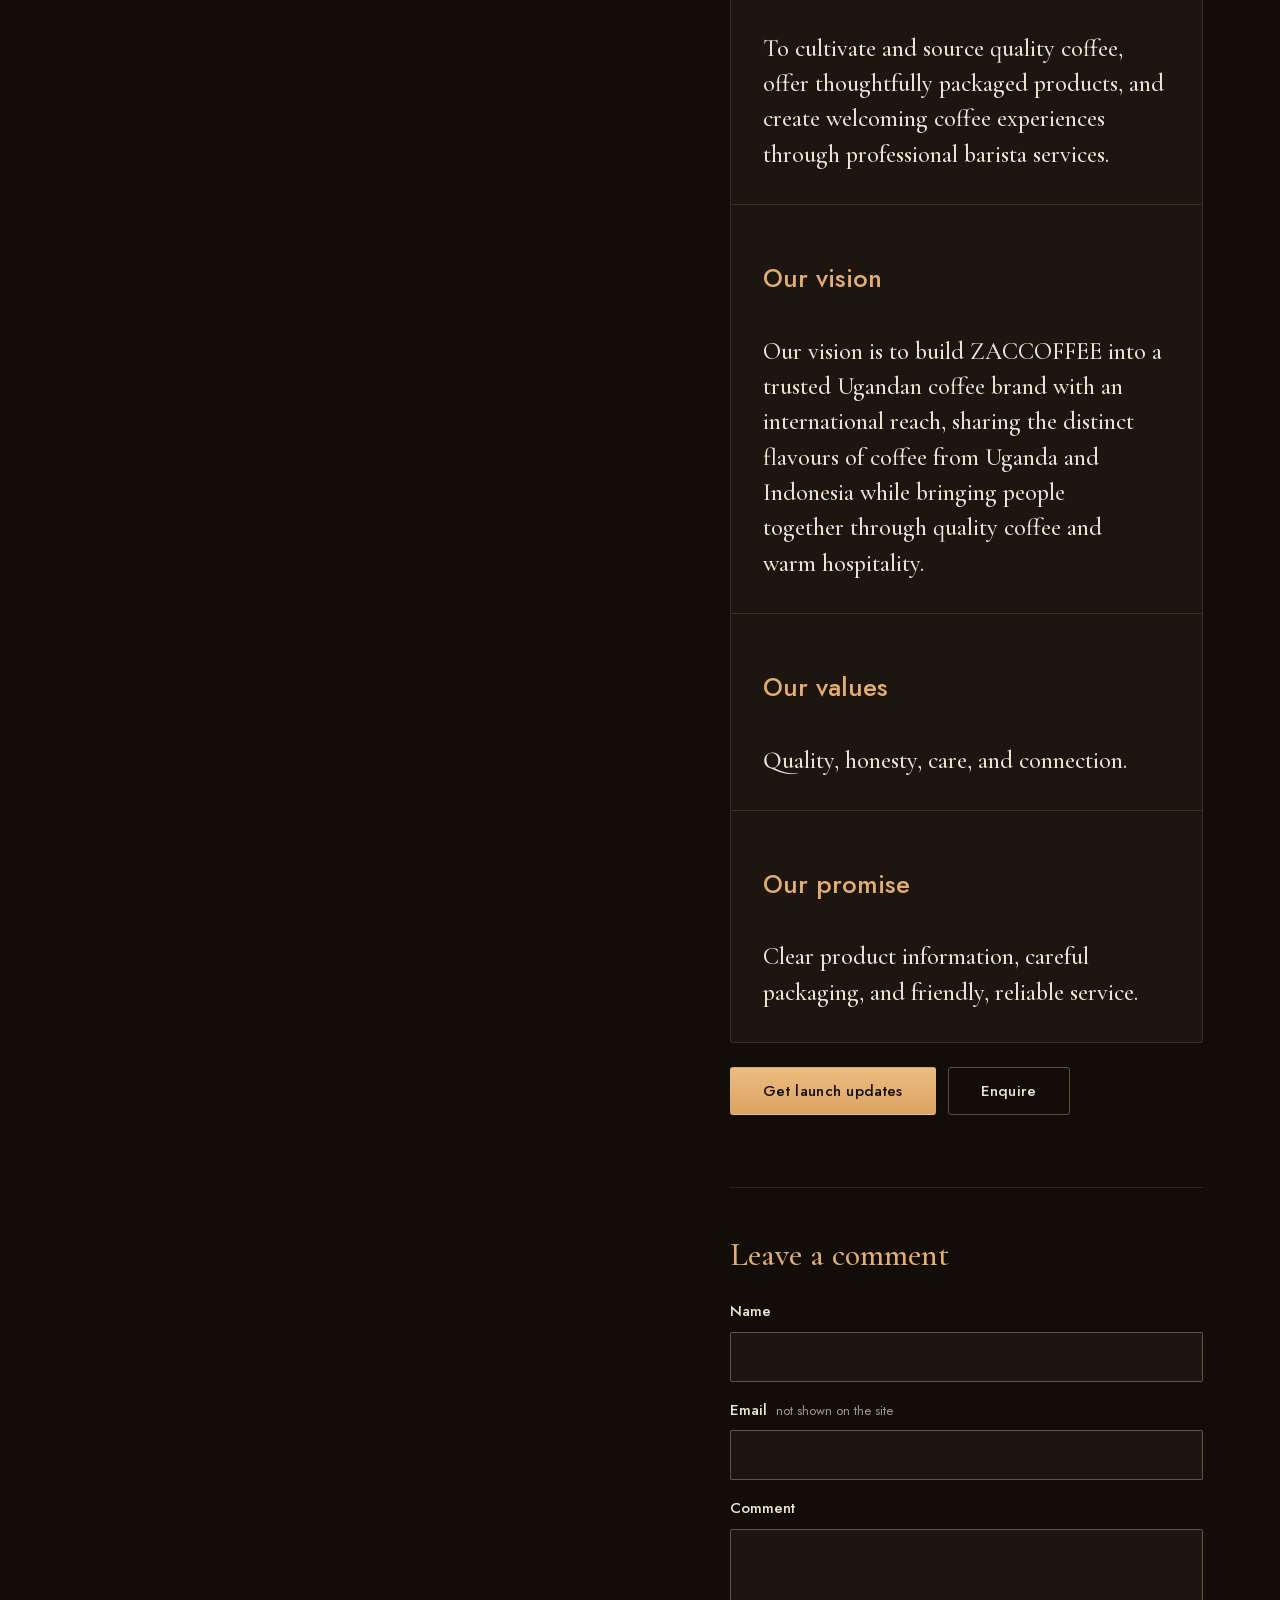
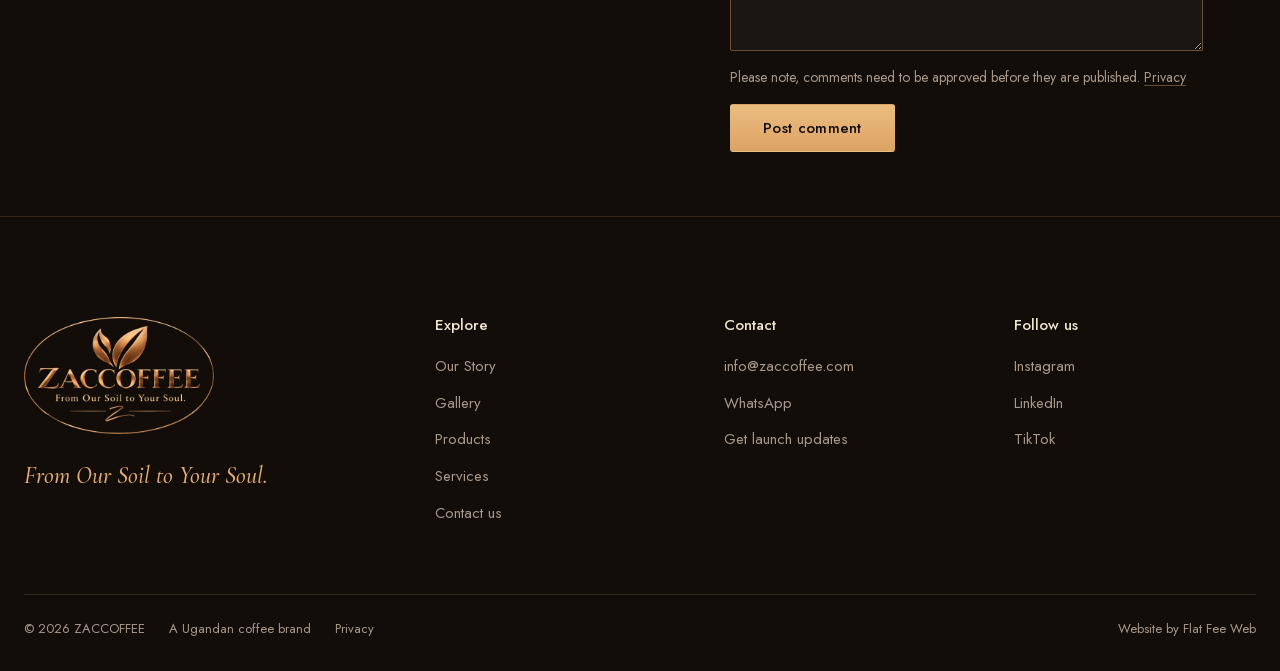
==== commit 00c7f7bc: "Preview 2026-11-03 17:54" ====
--- a/about/index.html
+++ b/about/index.html
@@ -62,7 +62,7 @@
   </dialog>
   <main class="split">
     <div class="split__media split__media--flat" aria-hidden="true">
-      <img class="still" src="../assets/img/photos/logo-panel-md.webp?v=3" srcset="../assets/img/photos/logo-panel-sm.webp?v=3 600w, ../assets/img/photos/logo-panel-md.webp?v=3 1000w, ../assets/img/photos/logo-panel-lg.webp?v=3 1600w" sizes="(min-width: 900px) and (min-aspect-ratio: 1/1) 55vw, 100vw" width="1000" height="1250" alt="" decoding="async">
+      <img class="still" src="../assets/img/photos/logo-panel-md.webp?v=4" srcset="../assets/img/photos/logo-panel-sm.webp?v=4 600w, ../assets/img/photos/logo-panel-md.webp?v=4 1000w, ../assets/img/photos/logo-panel-lg.webp?v=4 1600w" sizes="(min-width: 900px) and (min-aspect-ratio: 1/1) 55vw, 100vw" width="1000" height="1250" alt="" decoding="async">
     </div>
     <section class="page-body">
       <h1 class="page-title">Our Story</h1>
@@ -114,7 +114,7 @@
           <label class="form__field"><span class="form__label">Comment</span>
             <textarea name="comment" rows="4" maxlength="2000" required></textarea></label>
           <div class="form__trap" aria-hidden="true"><label>Website <input type="text" name="website" tabindex="-1" autocomplete="off"></label></div>
-          <input type="hidden" name="token" value="1793698344.98de4379df4666f99aa1d75dd3f5bd8633525b21af0612fec7307a8396f5d246">
+          <input type="hidden" name="token" value="1793699688.bb8a927d8a6ea2cca35b07109bc60517baefdc9862caa2748bd2f37eb73597d2">
           <p class="form__note">Please note, comments need to be approved before they are published. <a href="../privacy/">Privacy</a></p>
           <button class="btn btn--gold" type="submit">Post comment</button>
           <p class="form__status" role="status" aria-live="polite"></p>
@@ -174,7 +174,7 @@
           <label class="form__field"><span class="form__label">First name <span class="form__optional">optional</span></span>
             <input type="text" name="first_name" autocomplete="given-name" maxlength="60"></label>
           <div class="form__trap" aria-hidden="true"><label>Website <input type="text" name="website" tabindex="-1" autocomplete="off"></label></div>
-          <input type="hidden" name="token" value="1793698344.98de4379df4666f99aa1d75dd3f5bd8633525b21af0612fec7307a8396f5d246">
+          <input type="hidden" name="token" value="1793699688.bb8a927d8a6ea2cca35b07109bc60517baefdc9862caa2748bd2f37eb73597d2">
           <button class="btn btn--gold" type="submit">Notify me</button>
           <p class="form__note">We’ll only use your email to tell you about the launch. <a href="../privacy/">Privacy</a></p>
           <p class="form__status" role="status" aria-live="polite"></p>
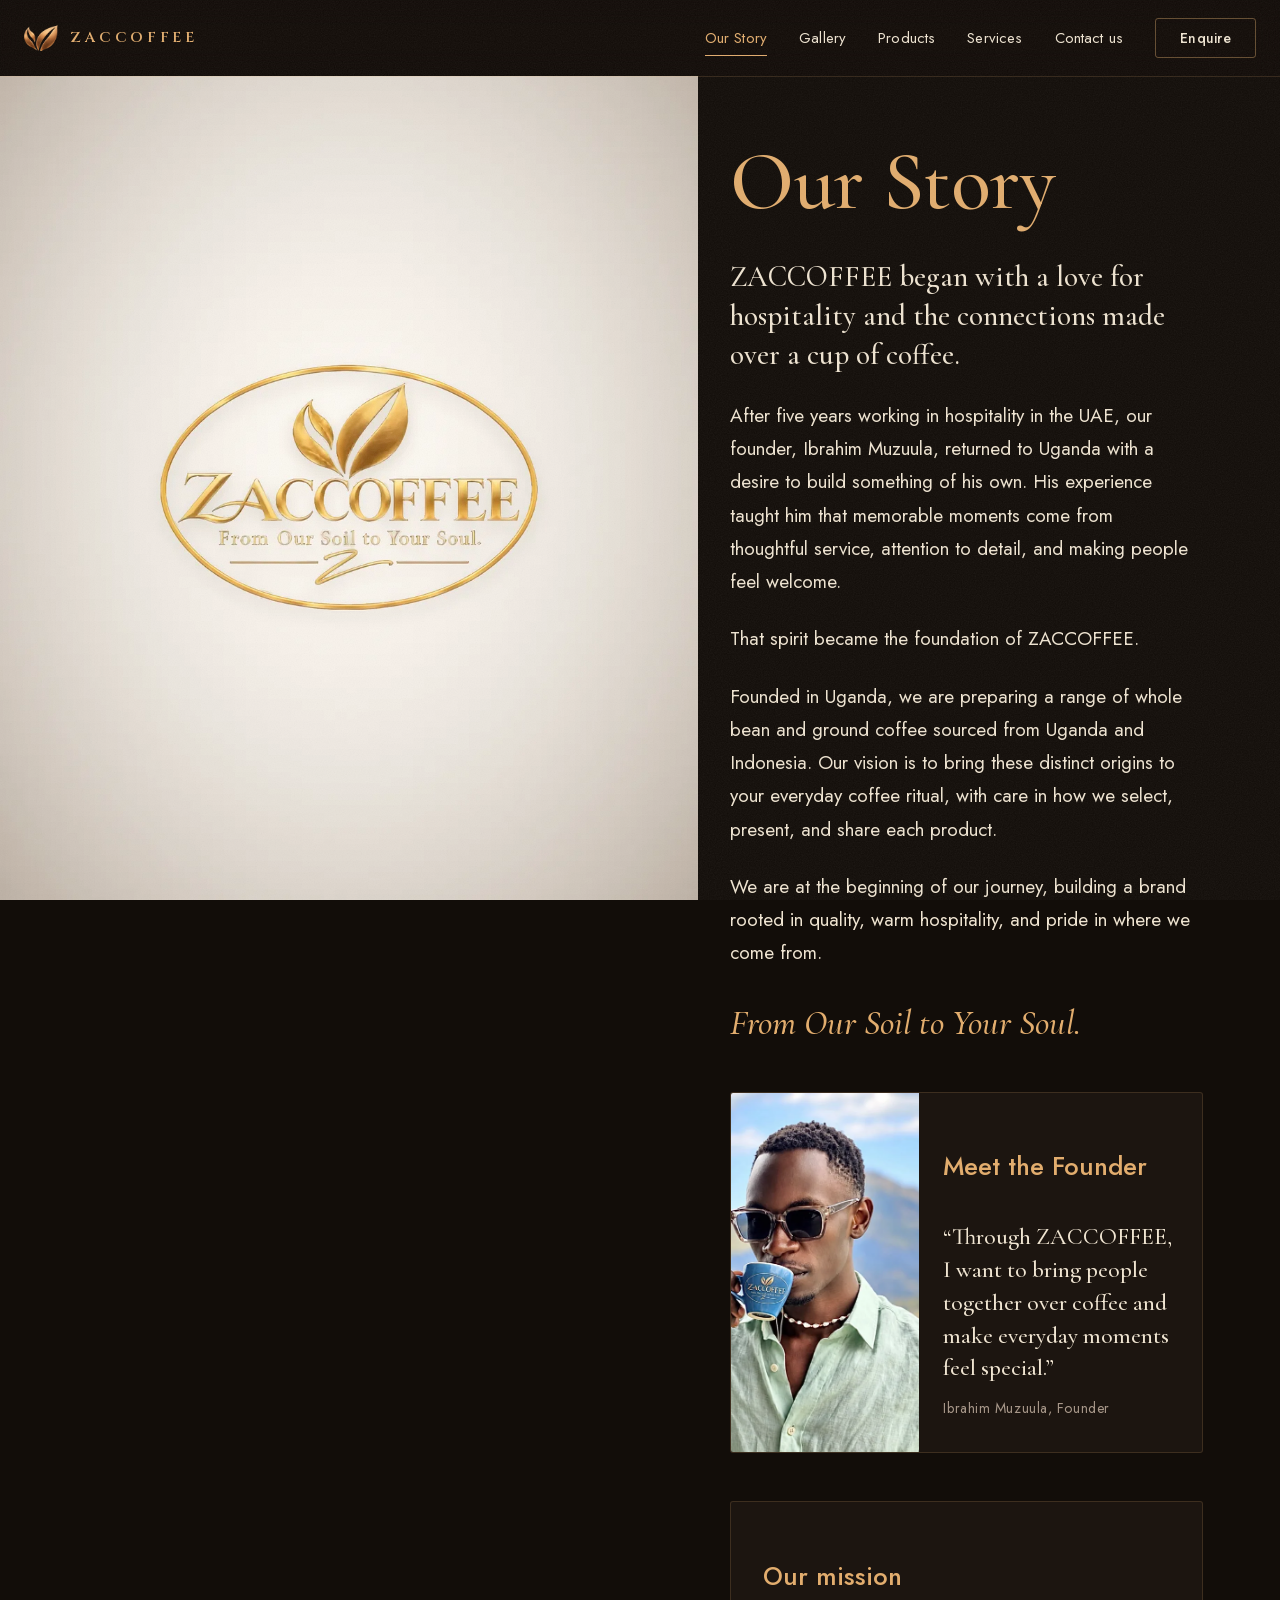
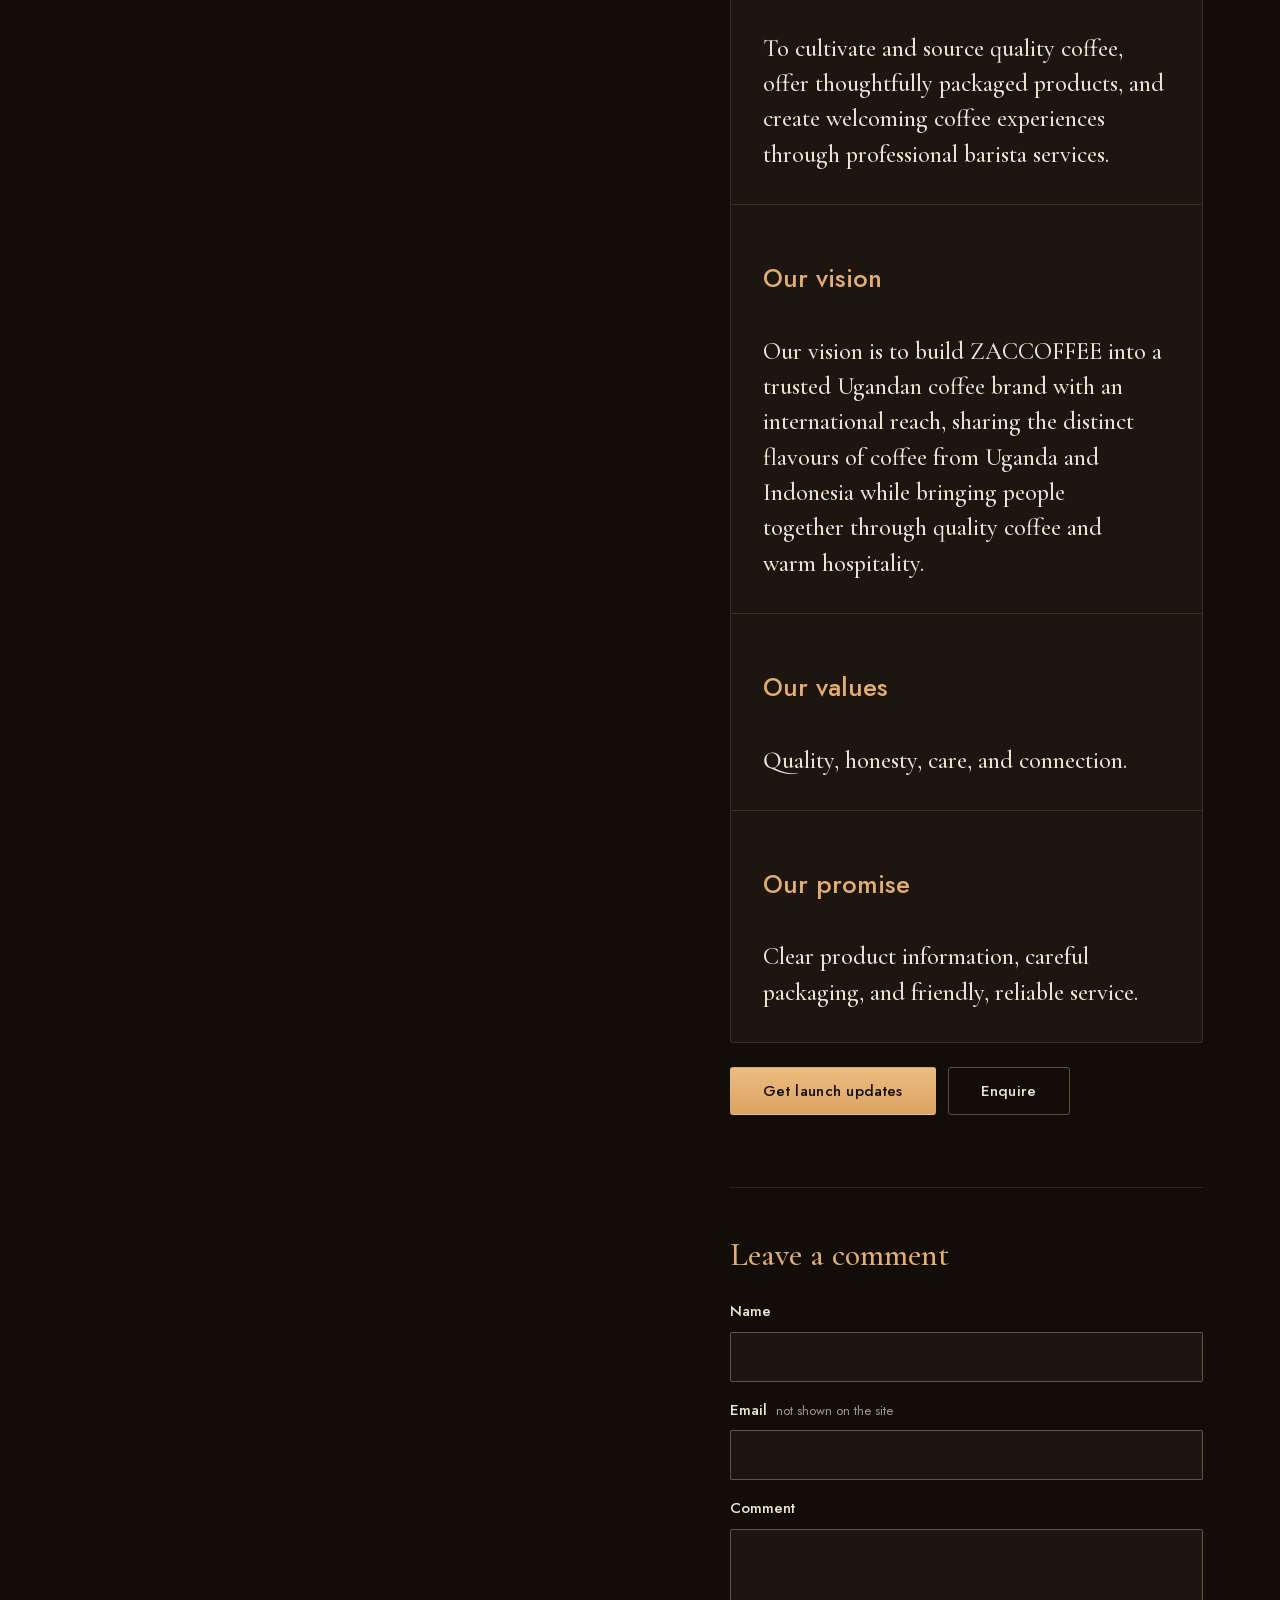
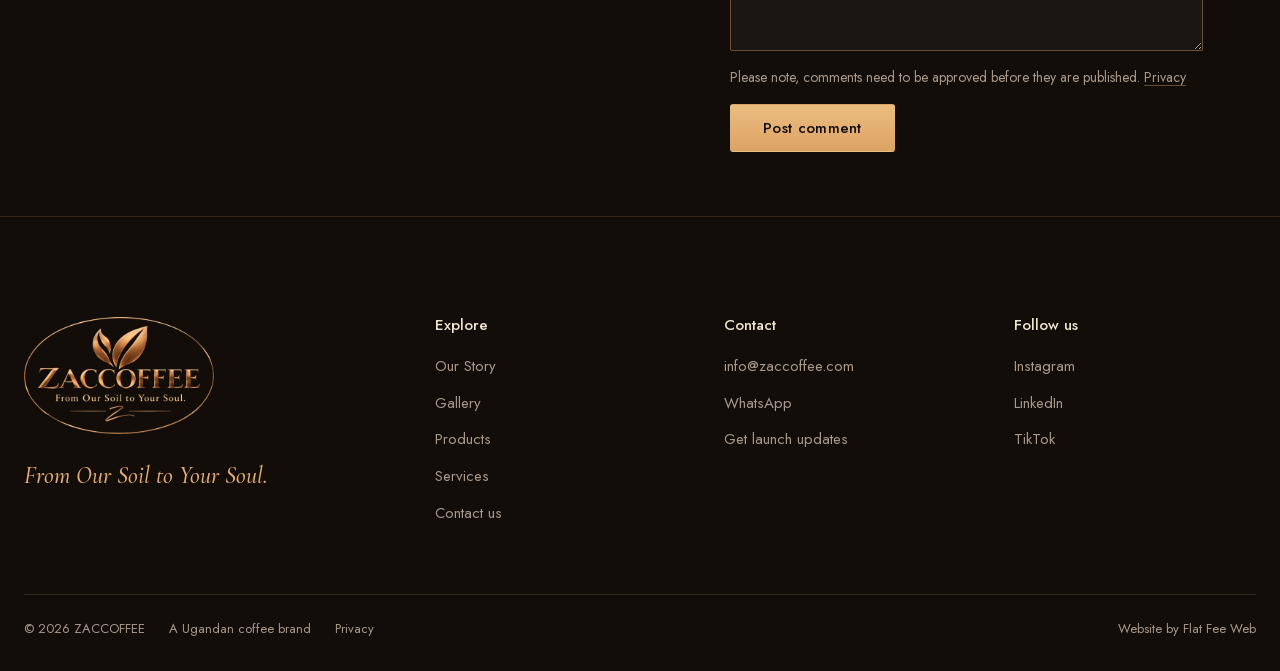
==== commit 7b802f1c: "Preview 2026-11-03 21:35" ====
--- a/about/index.html
+++ b/about/index.html
@@ -14,7 +14,7 @@
   <link rel="preload" href="../assets/fonts/cormorant-garamond-normal-latin.woff2" as="font" type="font/woff2" crossorigin>
   <link rel="preload" href="../assets/fonts/jost-normal-latin.woff2" as="font" type="font/woff2" crossorigin>
   <link rel="preload" href="../assets/fonts/cinzel-latin.woff2" as="font" type="font/woff2" crossorigin>
-  <link rel="stylesheet" href="../assets/css/main.css?v=20261103c">
+  <link rel="stylesheet" href="../assets/css/main.css?v=20261103e">
   <meta property="og:type" content="website">
   <meta property="og:site_name" content="ZACCOFFEE">
   <meta property="og:title" content="Our Story — ZACCOFFEE">
@@ -23,7 +23,7 @@
   <meta property="og:image:width" content="1200">
   <meta property="og:image:height" content="630">
   <meta name="twitter:card" content="summary_large_image">
-  <script src="../assets/js/site.js?v=20261103c" defer></script>
+  <script src="../assets/js/site.js?v=20261103e" defer></script>
 </head>
 <body class="page">
   <header class="site-head site-head--solid">
@@ -62,7 +62,7 @@
   </dialog>
   <main class="split">
     <div class="split__media split__media--flat" aria-hidden="true">
-      <img class="still" src="../assets/img/photos/logo-panel-md.webp?v=4" srcset="../assets/img/photos/logo-panel-sm.webp?v=4 600w, ../assets/img/photos/logo-panel-md.webp?v=4 1000w, ../assets/img/photos/logo-panel-lg.webp?v=4 1600w" sizes="(min-width: 900px) and (min-aspect-ratio: 1/1) 55vw, 100vw" width="1000" height="1250" alt="" decoding="async">
+      <img class="still" src="../assets/img/photos/logo-panel-md.webp?v=5" srcset="../assets/img/photos/logo-panel-sm.webp?v=5 600w, ../assets/img/photos/logo-panel-md.webp?v=5 1000w, ../assets/img/photos/logo-panel-lg.webp?v=5 1600w" sizes="(min-width: 900px) and (min-aspect-ratio: 1/1) 55vw, 100vw" width="1000" height="1250" alt="" decoding="async">
     </div>
     <section class="page-body">
       <h1 class="page-title">Our Story</h1>
@@ -114,7 +114,7 @@
           <label class="form__field"><span class="form__label">Comment</span>
             <textarea name="comment" rows="4" maxlength="2000" required></textarea></label>
           <div class="form__trap" aria-hidden="true"><label>Website <input type="text" name="website" tabindex="-1" autocomplete="off"></label></div>
-          <input type="hidden" name="token" value="1793699688.bb8a927d8a6ea2cca35b07109bc60517baefdc9862caa2748bd2f37eb73597d2">
+          <input type="hidden" name="token" value="1793712906.2a82feeeff8bacfa7d89d7e3e4bd0aa27bdc78d6f59f40cfdb6127e37a7fdc32">
           <p class="form__note">Please note, comments need to be approved before they are published. <a href="../privacy/">Privacy</a></p>
           <button class="btn btn--gold" type="submit">Post comment</button>
           <p class="form__status" role="status" aria-live="polite"></p>
@@ -174,7 +174,7 @@
           <label class="form__field"><span class="form__label">First name <span class="form__optional">optional</span></span>
             <input type="text" name="first_name" autocomplete="given-name" maxlength="60"></label>
           <div class="form__trap" aria-hidden="true"><label>Website <input type="text" name="website" tabindex="-1" autocomplete="off"></label></div>
-          <input type="hidden" name="token" value="1793699688.bb8a927d8a6ea2cca35b07109bc60517baefdc9862caa2748bd2f37eb73597d2">
+          <input type="hidden" name="token" value="1793712906.2a82feeeff8bacfa7d89d7e3e4bd0aa27bdc78d6f59f40cfdb6127e37a7fdc32">
           <button class="btn btn--gold" type="submit">Notify me</button>
           <p class="form__note">We’ll only use your email to tell you about the launch. <a href="../privacy/">Privacy</a></p>
           <p class="form__status" role="status" aria-live="polite"></p>
--- a/assets/css/main.css
+++ b/assets/css/main.css
@@ -539,10 +539,13 @@
 }
 
 /* ------------------------------------------------------------------ */
-/* Intro: the client's film, full screen, over the start screen       */
+/* Intro: the film, then the logo video, full screen, over the start  */
 /* ------------------------------------------------------------------ */
 
 .intro {
+  /* the logo video's light grey at its sides, top to bottom (tools/build_intro_menu.sh prints the stops; the start
+     screen, .start, has the same) */
+  --intro-light: linear-gradient(#ececec 3%, #f6f6f6 30%, #fafafa 55%, #fefefe 97%);
   display: none;
   position: fixed;
   inset: 0;
@@ -553,6 +556,19 @@
   color: var(--crema);
 }
 
+.intro[data-shape="tall"] {
+  --intro-light: linear-gradient(#f9f9f9 3%, #fdfdfd 30%, #fefefe 97%);
+}
+
+/* the logo video fades in from espresso to its light grey, and the screen round it with it (home.js sets --light) */
+.intro::before {
+  content: "";
+  position: absolute;
+  inset: 0;
+  background: var(--intro-light);
+  opacity: var(--light, 0);
+}
+
 /* set before the first paint by the script in <head>; no page scrolling while the film plays */
 .intro-on {
   overflow: hidden;
@@ -568,8 +584,8 @@
   transition: opacity 0.9s ease;
 }
 
-/* The film is never cropped (its logo fills almost the whole frame): the largest box of its shape that fits —
-   16:9, or 9:16 for the portrait cut phones get — its edges melting into the dark around it. */
+/* The videos are never cropped (the logo is their point): the largest box of their shape that fits — 16:9, or 9:16
+   for the portrait cuts phones get — their edges melting into the screen round them. */
 .intro__frame {
   position: absolute;
   top: 50%;
@@ -594,7 +610,7 @@
     width: min(100cqw, 100cqh * 9 / 16);
   }
 
-  /* wider than the film: dark at the sides instead of top and bottom */
+  /* wider than the picture: the screen at the sides instead of top and bottom */
   @container (min-aspect-ratio: 16 / 9) {
     .intro__frame {
       -webkit-mask-image: linear-gradient(to right, transparent 0, #000 7%, #000 93%, transparent 100%);
@@ -611,12 +627,19 @@
 }
 
 /* the frame has the file's shape, so the picture fills it exactly */
-.intro__film {
+.intro__film,
+.intro__video {
   display: block;
   width: 100%;
   height: 100%;
   max-width: none;
   object-fit: fill;
+}
+
+/* first the film, then the logo video in its place */
+.intro.is-film .intro__video,
+.intro:not(.is-film) .intro__film {
+  display: none;
 }
 
 .intro__ui {
@@ -635,6 +658,22 @@
     max(var(--gutter), env(safe-area-inset-left));
 }
 
+/* the buttons: light over the film, dark once the logo video's grey is round them */
+.intro.is-light .btn--ghost {
+  border-color: rgba(18, 13, 9, 0.28);
+  background: rgba(255, 255, 255, 0.45);
+  color: var(--espresso);
+}
+
+.intro.is-light .btn--ghost:hover {
+  border-color: var(--espresso);
+  background: rgba(255, 255, 255, 0.75);
+}
+
+.intro.is-light :focus-visible {
+  outline-color: var(--cognac);
+}
+
 .intro__sound .icon-on,
 .intro__sound.is-on .icon-off {
   display: none;
@@ -648,7 +687,7 @@
   margin-right: -4px;
 }
 
-/* a thin gold line along the bottom edge: how much of the film is left */
+/* a thin gold line along the bottom edge: how much of the video is left */
 .intro__bar {
   position: absolute;
   left: 0;
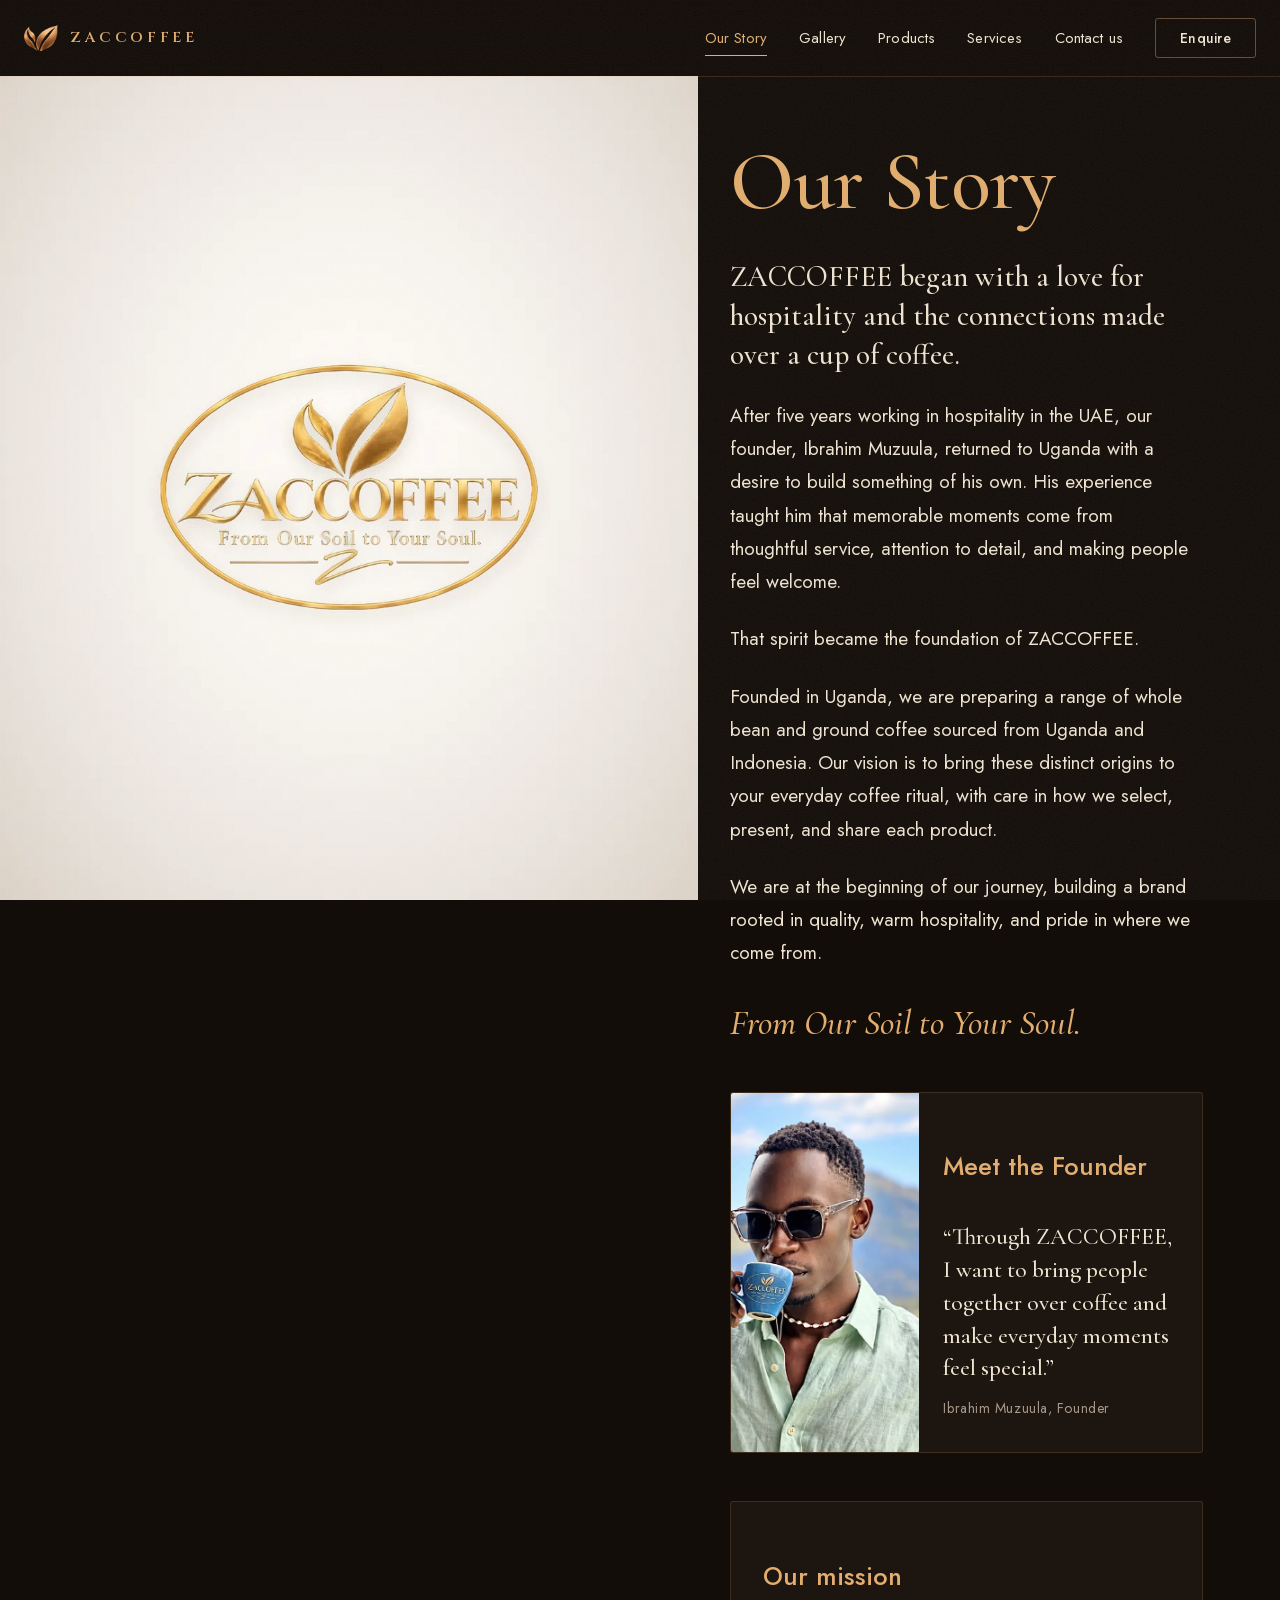
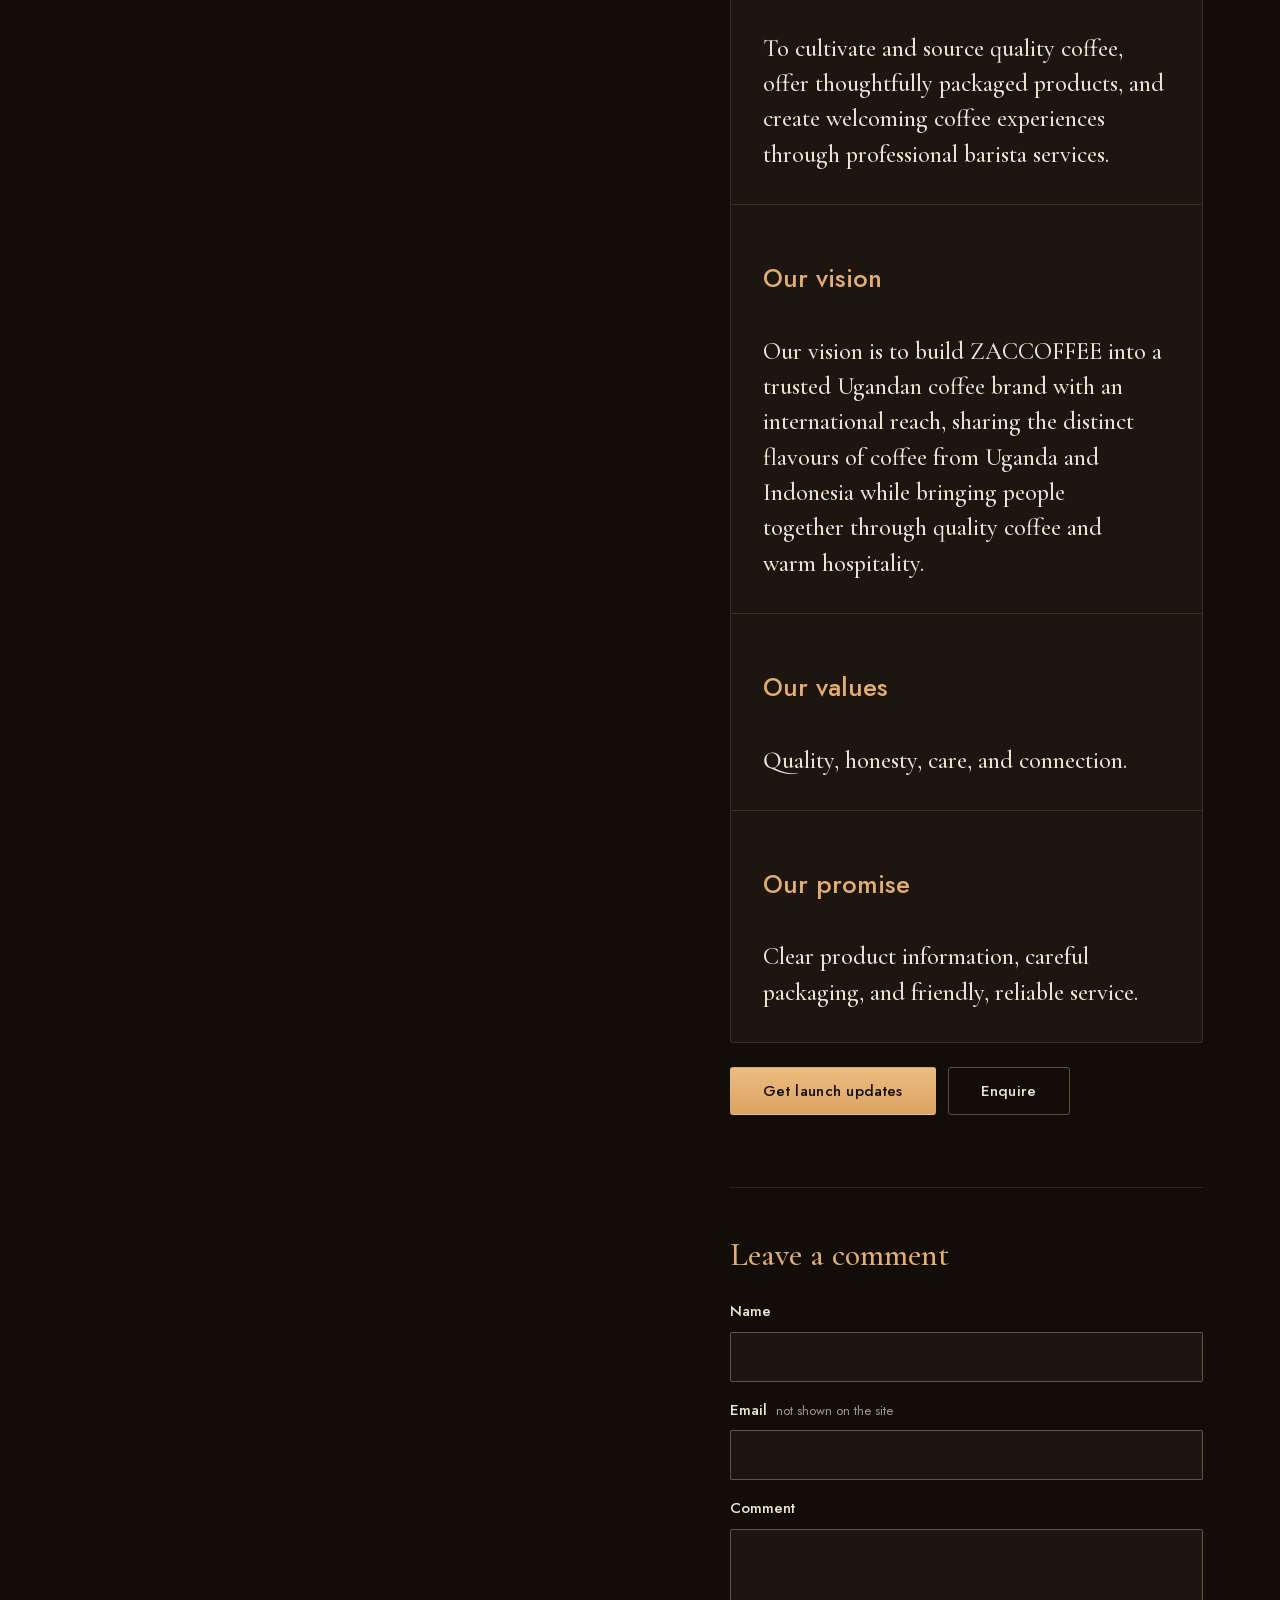
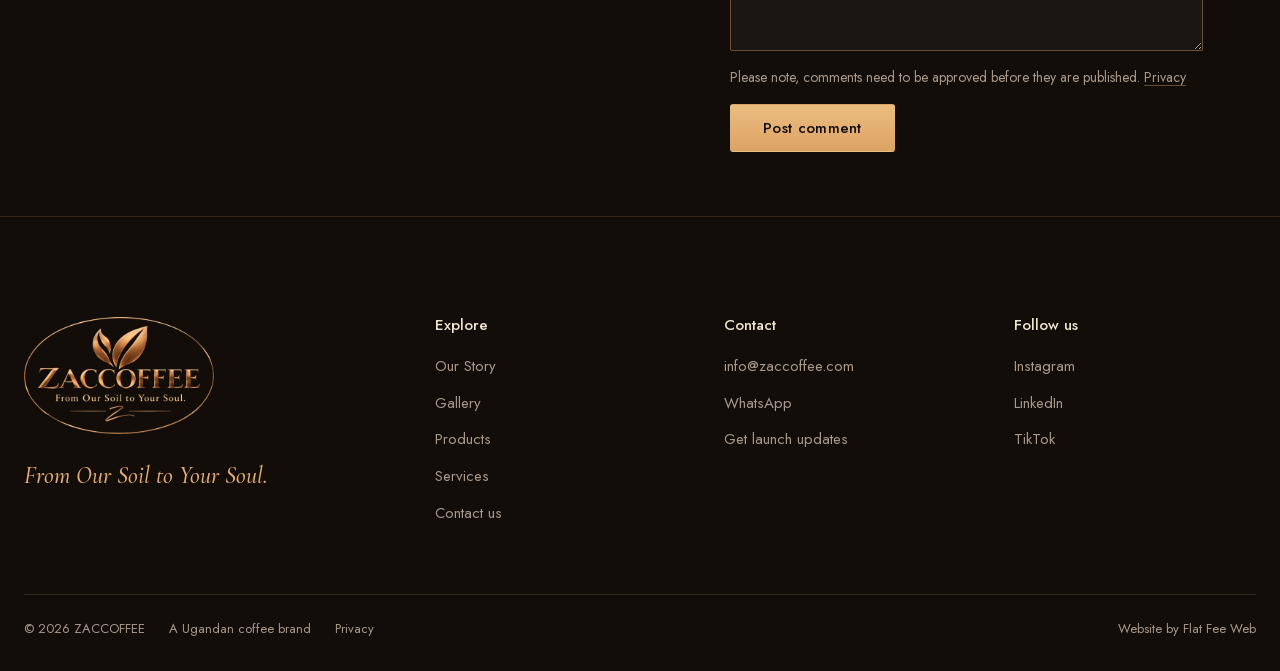
==== commit 3fea0e20: "Preview 2026-11-03 21:38" ====
--- a/about/index.html
+++ b/about/index.html
@@ -62,7 +62,7 @@
   </dialog>
   <main class="split">
     <div class="split__media split__media--flat" aria-hidden="true">
-      <img class="still" src="../assets/img/photos/logo-panel-md.webp?v=5" srcset="../assets/img/photos/logo-panel-sm.webp?v=5 600w, ../assets/img/photos/logo-panel-md.webp?v=5 1000w, ../assets/img/photos/logo-panel-lg.webp?v=5 1600w" sizes="(min-width: 900px) and (min-aspect-ratio: 1/1) 55vw, 100vw" width="1000" height="1250" alt="" decoding="async">
+      <img class="still" src="../assets/img/photos/logo-panel-md.webp?v=6" srcset="../assets/img/photos/logo-panel-sm.webp?v=6 600w, ../assets/img/photos/logo-panel-md.webp?v=6 1000w, ../assets/img/photos/logo-panel-lg.webp?v=6 1600w" sizes="(min-width: 900px) and (min-aspect-ratio: 1/1) 55vw, 100vw" width="1000" height="1250" alt="" decoding="async">
     </div>
     <section class="page-body">
       <h1 class="page-title">Our Story</h1>
@@ -114,7 +114,7 @@
           <label class="form__field"><span class="form__label">Comment</span>
             <textarea name="comment" rows="4" maxlength="2000" required></textarea></label>
           <div class="form__trap" aria-hidden="true"><label>Website <input type="text" name="website" tabindex="-1" autocomplete="off"></label></div>
-          <input type="hidden" name="token" value="1793712906.2a82feeeff8bacfa7d89d7e3e4bd0aa27bdc78d6f59f40cfdb6127e37a7fdc32">
+          <input type="hidden" name="token" value="1793713085.8b7c04d64ab308697862b63d71202207bbd80f21205b5c5fbadb047fdccbff7c">
           <p class="form__note">Please note, comments need to be approved before they are published. <a href="../privacy/">Privacy</a></p>
           <button class="btn btn--gold" type="submit">Post comment</button>
           <p class="form__status" role="status" aria-live="polite"></p>
@@ -174,7 +174,7 @@
           <label class="form__field"><span class="form__label">First name <span class="form__optional">optional</span></span>
             <input type="text" name="first_name" autocomplete="given-name" maxlength="60"></label>
           <div class="form__trap" aria-hidden="true"><label>Website <input type="text" name="website" tabindex="-1" autocomplete="off"></label></div>
-          <input type="hidden" name="token" value="1793712906.2a82feeeff8bacfa7d89d7e3e4bd0aa27bdc78d6f59f40cfdb6127e37a7fdc32">
+          <input type="hidden" name="token" value="1793713085.8b7c04d64ab308697862b63d71202207bbd80f21205b5c5fbadb047fdccbff7c">
           <button class="btn btn--gold" type="submit">Notify me</button>
           <p class="form__note">We’ll only use your email to tell you about the launch. <a href="../privacy/">Privacy</a></p>
           <p class="form__status" role="status" aria-live="polite"></p>
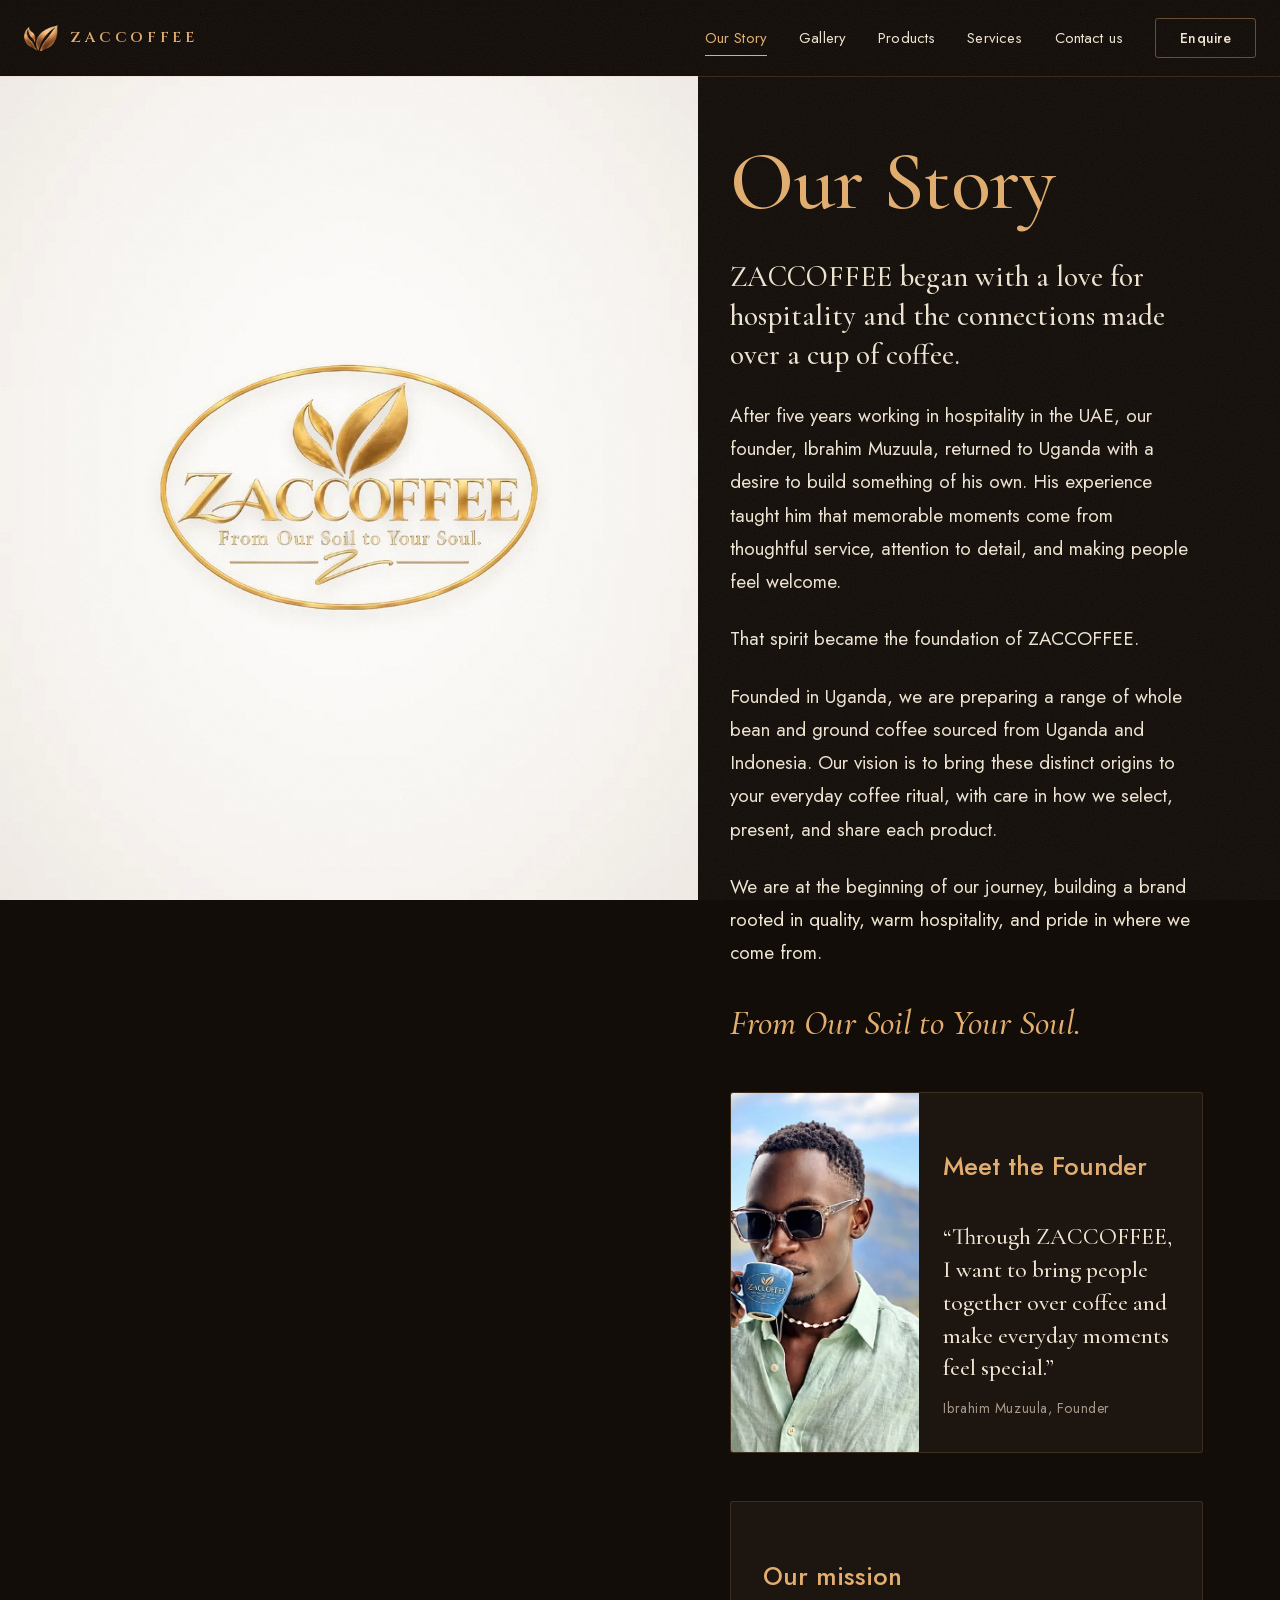
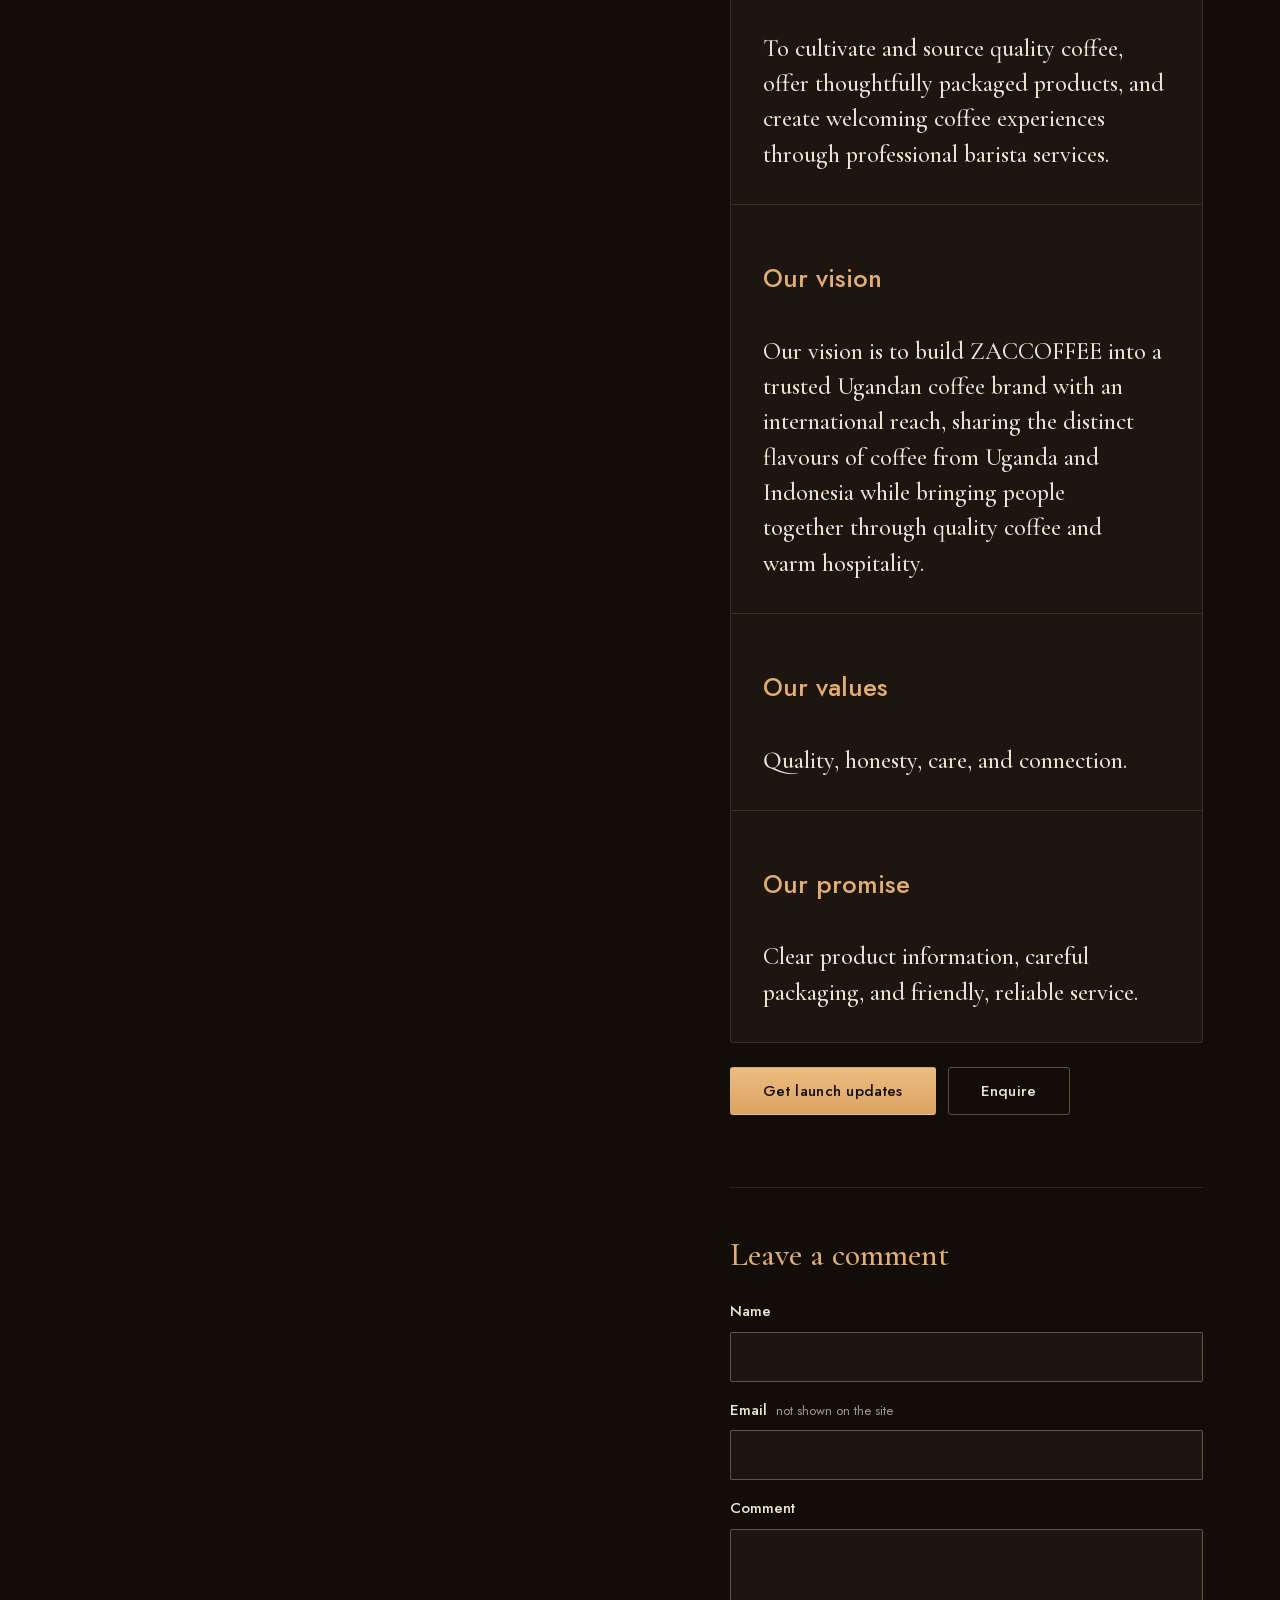
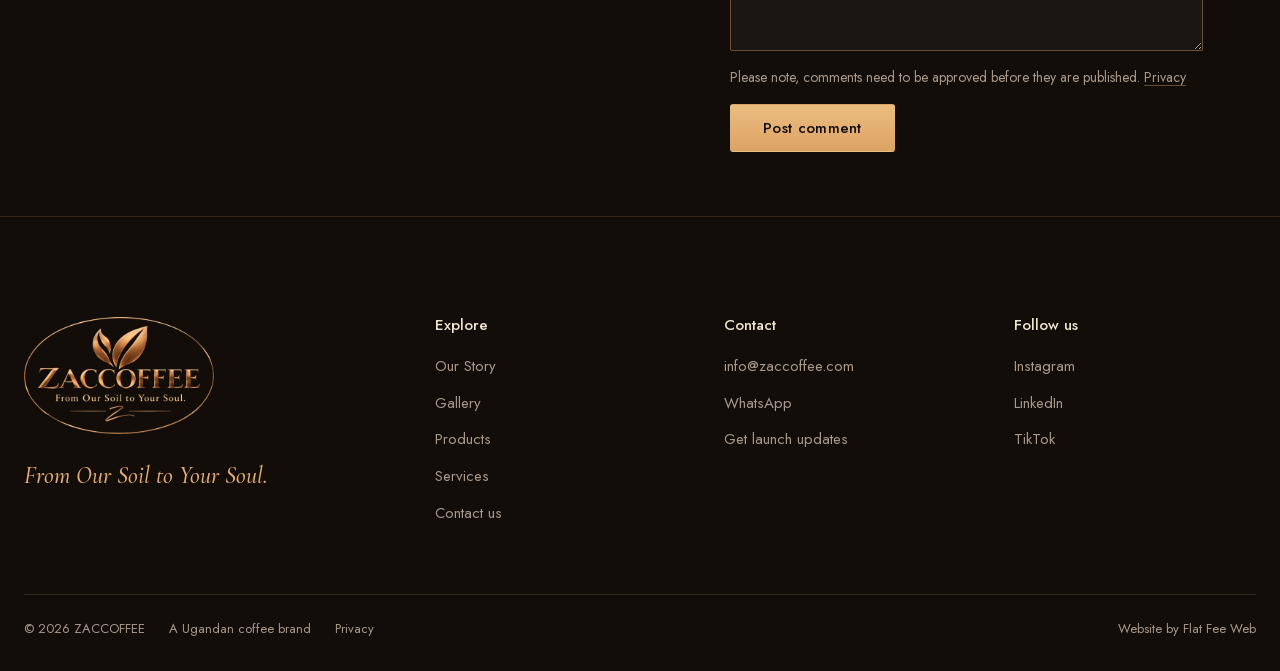
==== commit 5dfe2cc2: "Preview 2026-11-03 21:45" ====
--- a/about/index.html
+++ b/about/index.html
@@ -62,7 +62,7 @@
   </dialog>
   <main class="split">
     <div class="split__media split__media--flat" aria-hidden="true">
-      <img class="still" src="../assets/img/photos/logo-panel-md.webp?v=6" srcset="../assets/img/photos/logo-panel-sm.webp?v=6 600w, ../assets/img/photos/logo-panel-md.webp?v=6 1000w, ../assets/img/photos/logo-panel-lg.webp?v=6 1600w" sizes="(min-width: 900px) and (min-aspect-ratio: 1/1) 55vw, 100vw" width="1000" height="1250" alt="" decoding="async">
+      <img class="still" src="../assets/img/photos/logo-panel-md.webp?v=7" srcset="../assets/img/photos/logo-panel-sm.webp?v=7 600w, ../assets/img/photos/logo-panel-md.webp?v=7 1000w, ../assets/img/photos/logo-panel-lg.webp?v=7 1600w" sizes="(min-width: 900px) and (min-aspect-ratio: 1/1) 55vw, 100vw" width="1000" height="1250" alt="" decoding="async">
     </div>
     <section class="page-body">
       <h1 class="page-title">Our Story</h1>
@@ -114,7 +114,7 @@
           <label class="form__field"><span class="form__label">Comment</span>
             <textarea name="comment" rows="4" maxlength="2000" required></textarea></label>
           <div class="form__trap" aria-hidden="true"><label>Website <input type="text" name="website" tabindex="-1" autocomplete="off"></label></div>
-          <input type="hidden" name="token" value="1793713085.8b7c04d64ab308697862b63d71202207bbd80f21205b5c5fbadb047fdccbff7c">
+          <input type="hidden" name="token" value="1793713555.3789bc068e72f1b84825098bfe3dce93ea08e3758c4c0fcbf4be6c4e14ddde73">
           <p class="form__note">Please note, comments need to be approved before they are published. <a href="../privacy/">Privacy</a></p>
           <button class="btn btn--gold" type="submit">Post comment</button>
           <p class="form__status" role="status" aria-live="polite"></p>
@@ -174,7 +174,7 @@
           <label class="form__field"><span class="form__label">First name <span class="form__optional">optional</span></span>
             <input type="text" name="first_name" autocomplete="given-name" maxlength="60"></label>
           <div class="form__trap" aria-hidden="true"><label>Website <input type="text" name="website" tabindex="-1" autocomplete="off"></label></div>
-          <input type="hidden" name="token" value="1793713085.8b7c04d64ab308697862b63d71202207bbd80f21205b5c5fbadb047fdccbff7c">
+          <input type="hidden" name="token" value="1793713555.3789bc068e72f1b84825098bfe3dce93ea08e3758c4c0fcbf4be6c4e14ddde73">
           <button class="btn btn--gold" type="submit">Notify me</button>
           <p class="form__note">We’ll only use your email to tell you about the launch. <a href="../privacy/">Privacy</a></p>
           <p class="form__status" role="status" aria-live="polite"></p>
